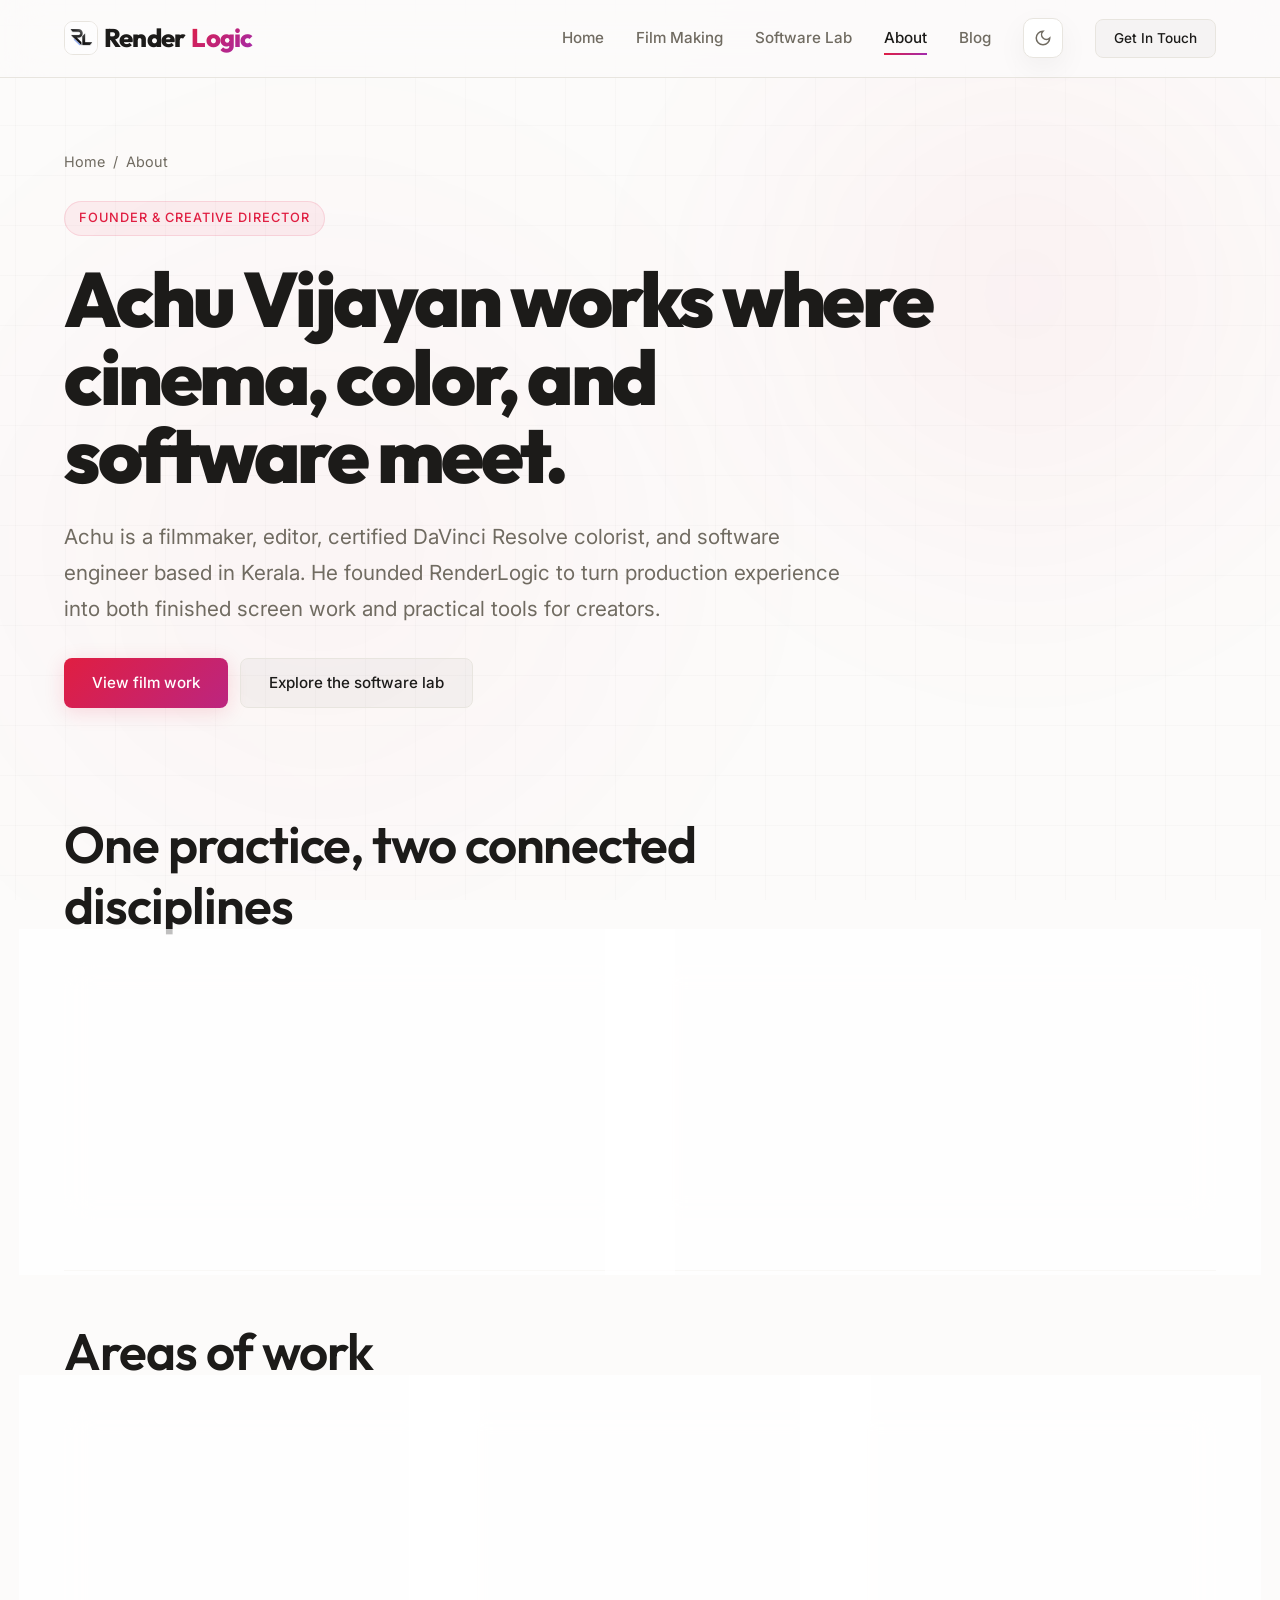
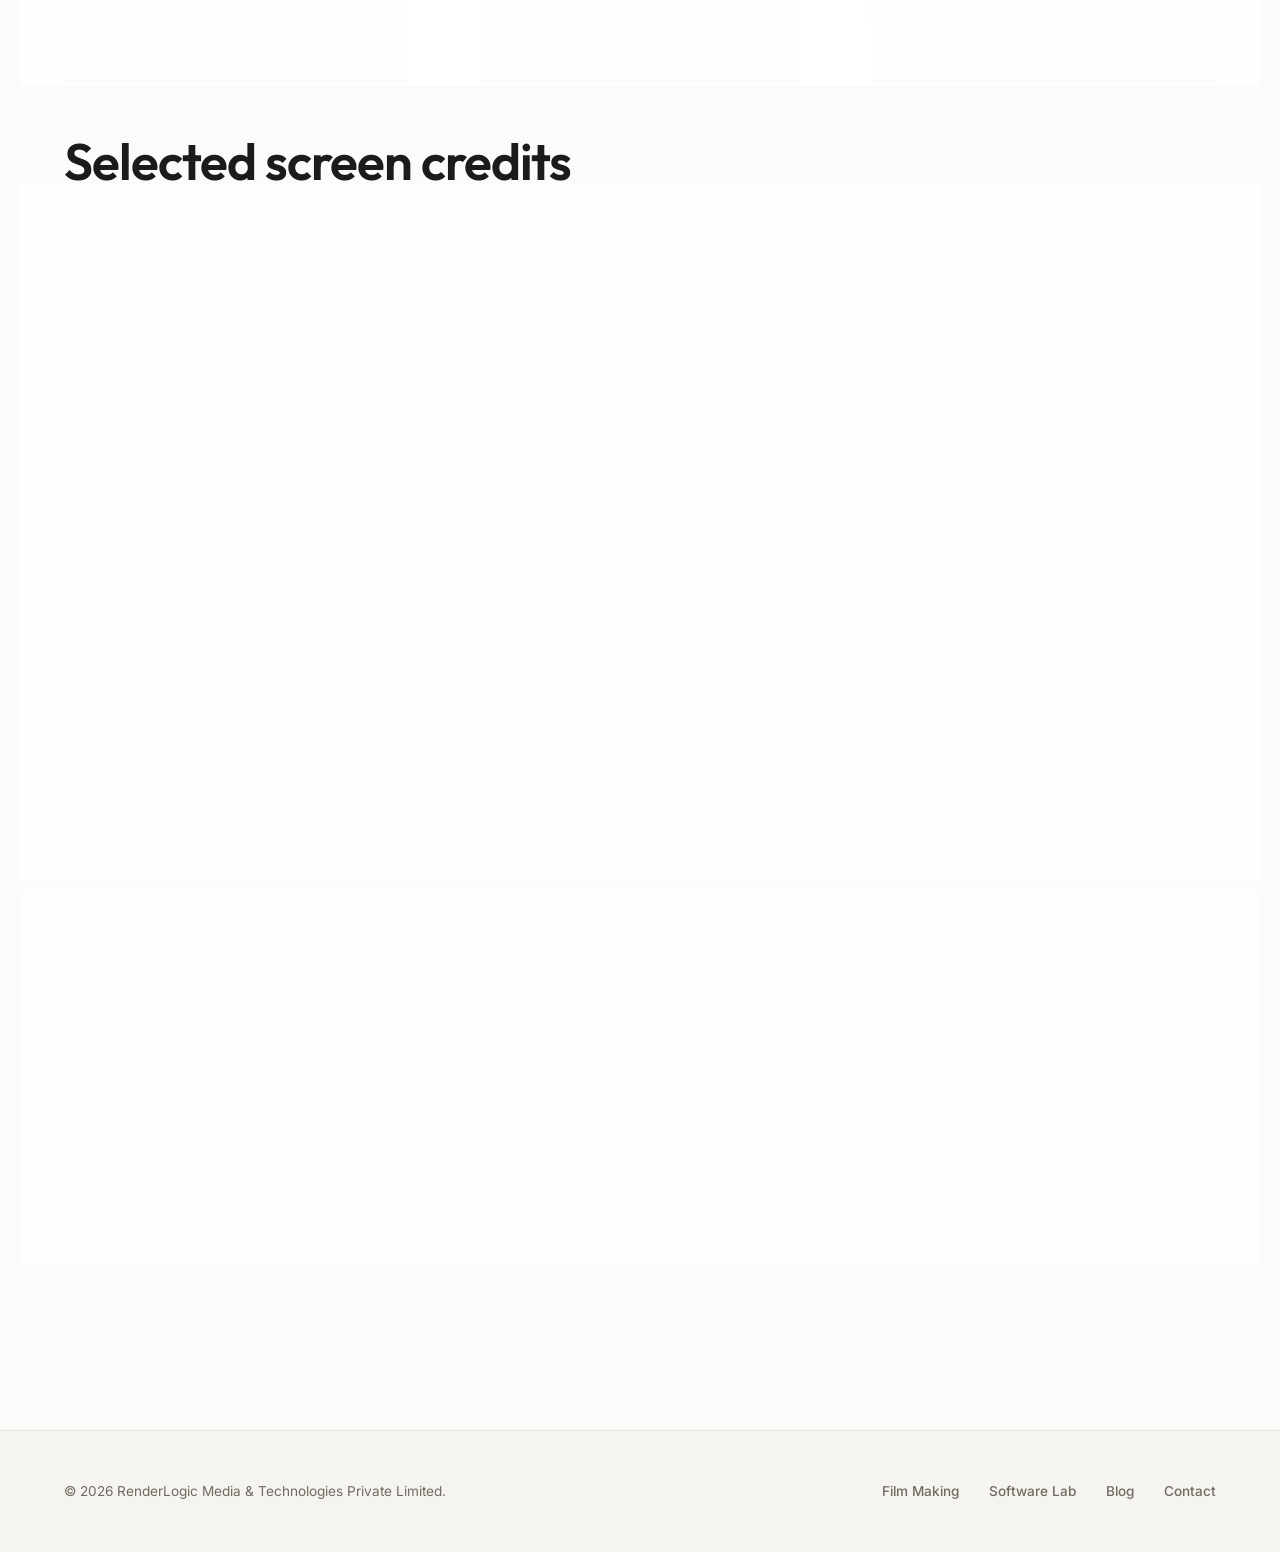
==== about/index.html @ 0efbcae6 "Update filmmaking portfolio with new titles, unified role badges, HeyLipi rebrand, and SEO pages" ====
<!DOCTYPE html>
<html lang="en-IN">
<head>
    <meta charset="UTF-8"><meta name="viewport" content="width=device-width, initial-scale=1.0">
    <title>Achu Vijayan: Filmmaker, Editor &amp; Founder | RenderLogic</title>
    <meta name="description" content="Meet Achu Vijayan, Kerala filmmaker, editor, certified DaVinci Resolve colorist, software engineer, and founder of RenderLogic.">
    <meta name="author" content="RenderLogic Media &amp; Technologies Private Limited"><meta name="robots" content="index, follow, max-image-preview:large, max-snippet:-1"><meta name="referrer" content="strict-origin-when-cross-origin">
    <link rel="canonical" href="https://www.renderlogic.in/about/"><link rel="icon" type="image/png" sizes="256x256" href="/assets/logo-day.png"><link rel="apple-touch-icon" href="/assets/logo-day.png"><meta name="theme-color" content="#fcfbfa" media="(prefers-color-scheme: light)"><meta name="theme-color" content="#0a0a0b" media="(prefers-color-scheme: dark)"><meta name="color-scheme" content="light dark">
    <meta property="og:type" content="profile"><meta property="og:site_name" content="RenderLogic"><meta property="og:locale" content="en_IN"><meta property="og:url" content="https://www.renderlogic.in/about/"><meta property="og:title" content="Achu Vijayan: Filmmaker, Editor &amp; Founder | RenderLogic"><meta property="og:description" content="Cinema, editing, color, software, and product thinking under one creative practice."><meta property="og:image" content="https://www.renderlogic.in/assets/og-banner.png"><meta property="og:image:width" content="1200"><meta property="og:image:height" content="630"><meta property="og:image:alt" content="RenderLogic — cinematic craft meets software logic"><meta name="twitter:card" content="summary_large_image"><meta name="twitter:title" content="Achu Vijayan: Filmmaker, Editor &amp; Founder"><meta name="twitter:description" content="Cinema, editing, color, software, and product thinking under one creative practice."><meta name="twitter:image" content="https://www.renderlogic.in/assets/og-banner.png"><meta name="twitter:image:alt" content="RenderLogic — cinematic craft meets software logic">
    <script async src="https://www.googletagmanager.com/gtag/js?id=G-XNH281S53R"></script><script>window.dataLayer=window.dataLayer||[];function gtag(){dataLayer.push(arguments);}gtag('js',new Date());gtag('config','G-XNH281S53R');</script>
    <script type="application/ld+json">
    {"@context":"https://schema.org","@graph":[
      {"@type":"Organization","@id":"https://www.renderlogic.in/#organization","name":"RenderLogic","legalName":"RenderLogic Media & Technologies Private Limited","url":"https://www.renderlogic.in/","logo":"https://www.renderlogic.in/assets/logo-day.png"},
      {"@type":"Person","@id":"https://www.renderlogic.in/#achuvijayan","name":"Achu Vijayan","url":"https://www.renderlogic.in/about/","jobTitle":"Filmmaker, Film Editor, Colorist and Software Engineer","worksFor":{"@id":"https://www.renderlogic.in/#organization"},"sameAs":["https://www.instagram.com/achuvijayan/","https://www.linkedin.com/in/achuvijayan/"]},
      {"@type":"ProfilePage","@id":"https://www.renderlogic.in/about/#webpage","url":"https://www.renderlogic.in/about/","name":"Achu Vijayan: Filmmaker, Editor & Founder | RenderLogic","description":"Profile of RenderLogic founder Achu Vijayan.","dateModified":"2026-08-13","inLanguage":"en-IN","isPartOf":{"@id":"https://www.renderlogic.in/#website"},"mainEntity":{"@id":"https://www.renderlogic.in/#achuvijayan"},"breadcrumb":{"@id":"https://www.renderlogic.in/about/#breadcrumb"}},
      {"@type":"BreadcrumbList","@id":"https://www.renderlogic.in/about/#breadcrumb","itemListElement":[{"@type":"ListItem","position":1,"name":"Home","item":"https://www.renderlogic.in/"},{"@type":"ListItem","position":2,"name":"About","item":"https://www.renderlogic.in/about/"}]}
    ]}</script>
    <link rel="preconnect" href="https://fonts.googleapis.com"><link rel="preconnect" href="https://fonts.gstatic.com" crossorigin><link href="https://fonts.googleapis.com/css2?family=Inter:wght@300;400;500;600;700&amp;family=Outfit:wght@400;500;600;700;800;900&amp;display=swap" rel="stylesheet"><script>try{if(localStorage.getItem('rl-theme')==='dark')document.documentElement.classList.add('dark');}catch(e){}</script><link rel="stylesheet" href="/styles.css"><link rel="stylesheet" href="/seo-pages.css">
</head>
<body>
    <a class="skip-link" href="#main-content">Skip to main content</a><div class="bg-glow-container" aria-hidden="true"><div class="glow-spot-1"></div><div class="glow-spot-2"></div></div>
    <header class="header"><div class="container nav-container"><a href="/" class="logo" aria-label="RenderLogic home"><img src="/assets/logo-day.png" alt="" width="256" height="256" class="logo-mark-img logo-mark-day"><img src="/assets/logo-night.png" alt="" width="256" height="256" class="logo-mark-img logo-mark-night"><span class="logo-render">Render</span><span class="logo-logic">Logic</span></a><button class="mobile-nav-toggle" id="menu-toggle" type="button" aria-label="Toggle navigation menu" aria-expanded="false"><span></span><span></span><span></span></button><nav class="nav" id="navigation-bar" aria-label="Primary navigation"><a href="/" class="nav-link">Home</a><a href="/film-making/" class="nav-link">Film Making</a><a href="/software-lab/" class="nav-link">Software Lab</a><a href="/about/" class="nav-link active" aria-current="page">About</a><a href="/blog/" class="nav-link">Blog</a><button class="theme-toggle" id="theme-toggle-btn" type="button" aria-label="Toggle dark mode"><svg class="icon-moon" xmlns="http://www.w3.org/2000/svg" viewBox="0 0 24 24" fill="none" stroke="currentColor" stroke-width="2"><path d="M12 3a6 6 0 0 0 9 9 9 9 0 1 1-9-9Z"/></svg><svg class="icon-sun" xmlns="http://www.w3.org/2000/svg" viewBox="0 0 24 24" fill="none" stroke="currentColor" stroke-width="2"><circle cx="12" cy="12" r="4"/><path d="M12 2v2M12 20v2M4.93 4.93l1.41 1.41M17.66 17.66l1.41 1.41M2 12h2M20 12h2M6.34 17.66l-1.41 1.41M19.07 4.93l-1.41 1.41"/></svg></button><a href="/contact/" class="btn btn-nav">Get In Touch</a></nav></div></header>
    <main class="seo-main" id="main-content"><div class="container">
        <nav class="breadcrumbs" aria-label="Breadcrumb"><a href="/">Home</a><span aria-hidden="true">/</span><span aria-current="page">About</span></nav>
        <header class="seo-hero"><span class="badge">Founder &amp; Creative Director</span><h1>Achu Vijayan works where cinema, color, and software meet.</h1><p class="seo-lede">Achu is a filmmaker, editor, certified DaVinci Resolve colorist, and software engineer based in Kerala. He founded RenderLogic to turn production experience into both finished screen work and practical tools for creators.</p><div class="seo-actions"><a href="/film-making/" class="btn btn-primary">View film work</a><a href="/software-lab/" class="btn btn-secondary">Explore the software lab</a></div></header>
        <section class="seo-section" aria-labelledby="practice-heading"><h2 id="practice-heading">One practice, two connected disciplines</h2><div class="seo-grid two"><article class="seo-card glass-card"><span class="badge">Cinema</span><h3>Story, pacing, and visual finish</h3><p>Over more than a decade in the Indian film industry, Achu has worked across editing, directing, co-production, and visual finishing. Credits represented here include <em>Vichithram</em>, <em>Charles Enterprises</em>, <em>Aattam</em>, and <em>Mukundan Unni Associates</em>.</p></article><article class="seo-card glass-card"><span class="badge badge-accent">Software</span><h3>Tools grounded in production reality</h3><p>RenderLogic's product work focuses on local AI, speech recognition, workflow utilities, and creative media systems. The goal is to make technically powerful software feel direct, fast, and useful in everyday work.</p></article></div></section>
        <section class="seo-section" aria-labelledby="skills-heading"><h2 id="skills-heading">Areas of work</h2><div class="seo-grid"><article class="seo-card glass-card"><h3>Film craft</h3><ul><li>Directing and concept development</li><li>Theatrical assembly and pacing</li><li>DaVinci Resolve color grading</li><li>VFX compositing and motion graphics</li></ul></article><article class="seo-card glass-card"><h3>AI production</h3><ul><li>Storyboard and animatic development</li><li>AI-assisted visual generation</li><li>Brand key-visual extensions</li><li>Human-led finishing and delivery</li></ul></article><article class="seo-card glass-card"><h3>Software systems</h3><ul><li>Offline inference workflows</li><li>Speech recognition interfaces</li><li>Desktop utility design</li><li>Creator-focused product direction</li></ul></article></div></section>
        <section class="seo-section" aria-labelledby="selected-credits-heading"><h2 id="selected-credits-heading">Selected screen credits</h2><div class="seo-table-wrap glass-card"><table class="seo-table"><thead><tr><th>Title</th><th>Year</th><th>Role represented in this portfolio</th></tr></thead><tbody><tr><td>House For Sale</td><td>2027</td><td>Editor, VFX (Telugu · SriDurga Productions · Shooting in progress)</td></tr><tr><td>Boom Bang</td><td>2026</td><td>VFX Works (RenderLogic)</td></tr><tr><td>Aaram</td><td>2026</td><td>VFX Works (RenderLogic)</td></tr><tr><td>Thuninthavan / Orumbettavan</td><td>2025</td><td>Editor, VFX</td></tr><tr><td>Aattam</td><td>2024</td><td>Co-producer</td></tr><tr><td>Charles Enterprises</td><td>2023</td><td>Editor, co-producer, VFX</td></tr><tr><td>Vichithram</td><td>2022</td><td>Director, editor, co-producer, VFX</td></tr><tr><td>Mukundan Unni Associates</td><td>2022</td><td>Co-producer</td></tr><tr><td>Oru Adaar Love</td><td>2019</td><td>Editor, VFX</td></tr><tr><td>Simba</td><td>2019</td><td>Editor, VFX</td></tr></tbody></table></div></section>
        <section class="seo-section"><div class="seo-callout glass-card"><h2>Connect with Achu and RenderLogic</h2><p>For film, editorial, color, AI production, or software discussions, use the project contact page or follow Achu's professional profiles.</p><div class="seo-actions"><a href="/contact/" class="btn btn-primary" data-cta="about_contact">Start a conversation</a><a href="https://www.linkedin.com/in/achuvijayan/" target="_blank" rel="me noopener" class="btn btn-secondary">LinkedIn</a><a href="https://www.instagram.com/achuvijayan/" target="_blank" rel="me noopener" class="btn btn-secondary">Instagram</a></div></div></section>
    </div></main>
    <footer class="footer"><div class="container footer-container"><p class="seo-footer-note">© 2026 RenderLogic Media &amp; Technologies Private Limited.</p><div class="footer-links"><a href="/film-making/">Film Making</a><a href="/software-lab/">Software Lab</a><a href="/blog/">Blog</a><a href="/contact/">Contact</a></div></div></footer><script src="/seo-pages.js" defer></script>
</body></html>
---- styles.css ----
/* ==========================================================================
   RenderLogic Premium SPA Stylesheet
   Theme: Cinema Meets Code (Dark Cinematic Obsidian, Cyan/Purple Neon Accents)
   ========================================================================== */

/* ==========================================================================
   Design Tokens — Parayu brand system (crimson primary, violet accent)
   Light is the default; `html.dark` swaps the same tokens for night mode.
   ========================================================================== */
:root {
    color-scheme: light;

    /* Surfaces */
    --bg-dark: #fcfbfa;                     /* Page background (Parayu off-white) */
    --bg-card: #ffffff;                     /* Card backgrounds */
    --bg-glass: rgba(255, 255, 255, 0.72);  /* Translucent glass surface */
    --bg-subtle: #f6f4f0;                   /* Muted secondary surface (footer, chips) */
    --header-bg: rgba(252, 251, 250, 0.82); /* Frosted sticky header / mobile drawer */
    --surface-1: rgba(28, 27, 25, 0.03);    /* Faint fills (tracks, inset panels) */
    --surface-2: rgba(28, 27, 25, 0.06);    /* Slightly stronger fills / hovers */
    --border-color: #e8e5df;                /* Subtle border (Parayu) */
    --border-hover: rgba(224, 30, 65, 0.35);/* Crimson accent hover border */
    --glass-highlight: rgba(255, 255, 255, 0.6); /* Top edge sheen on glass cards */

    /* Brand */
    --primary: #e01e41;        /* Crimson — the Parayu brand color */
    --primary-strong: #c81a39; /* Pressed / deeper crimson */
    --secondary: #a02bb0;      /* Violet-magenta — gradient end & software accent */
    --accent: #0d9488;         /* Teal — tertiary accent */
    --text-main: #1c1b19;      /* Warm charcoal */
    --text-muted: #706b61;     /* Muted body (Parayu) */
    --text-dark: #9a938a;      /* Faint / placeholder */
    --text-color: var(--text-main); /* Alias — legacy inline styles reference --text-color; tracks html.dark */

    /* Gradients */
    --gradient-brand: linear-gradient(135deg, var(--primary) 0%, var(--secondary) 100%);
    --gradient-brand-hover: linear-gradient(135deg, var(--secondary) 0%, var(--primary) 100%);
    --gradient-glow: radial-gradient(circle, rgba(224, 30, 65, 0.06) 0%, transparent 65%);
    --gradient-glass: linear-gradient(135deg, rgba(255, 255, 255, 0.8) 0%, rgba(255, 255, 255, 0.5) 100%);

    /* Shadows */
    --shadow-card: 0 10px 30px rgba(28, 27, 25, 0.05);
    --shadow-lift: 0 20px 40px rgba(28, 27, 25, 0.08);
    --shadow-glow: 0 20px 40px rgba(224, 30, 65, 0.10);
    --glass-inset: inset 0 1px 0 rgba(255, 255, 255, 0.5);
    --grid-line: rgba(28, 27, 25, 0.02);

    /* Layout Constants */
    --max-width: 1200px;
    --font-heading: 'Outfit', sans-serif;
    --font-body: 'Inter', sans-serif;
    --font-mono: ui-monospace, 'SF Mono', 'Cascadia Code', 'Roboto Mono', monospace;
    --transition-smooth: all 0.4s cubic-bezier(0.16, 1, 0.3, 1);
    --transition-theme: background-color 0.3s ease, color 0.3s ease, border-color 0.3s ease;
}

html.dark {
    color-scheme: dark;

    /* Surfaces */
    --bg-dark: #0a0a0b;                     /* Near-black page (matches Parayu dark) */
    --bg-card: #141416;                     /* Elevated card */
    --bg-glass: rgba(255, 255, 255, 0.03);  /* Frosted dark glass */
    --bg-subtle: #101012;                   /* Muted secondary surface */
    --header-bg: rgba(10, 10, 11, 0.82);
    --surface-1: rgba(255, 255, 255, 0.04);
    --surface-2: rgba(255, 255, 255, 0.07);
    --border-color: rgba(255, 255, 255, 0.09);
    --border-hover: rgba(244, 63, 94, 0.45);
    --glass-highlight: rgba(255, 255, 255, 0.06);

    /* Brand — same crimson identity, brightened for contrast on near-black */
    --primary: #f43f5e;
    --primary-strong: #fb7185;
    --secondary: #c084fc;
    --accent: #2dd4bf;
    --text-main: #f4f4f5;
    --text-muted: #a1a1aa;
    --text-dark: #71717a;

    /* Gradients */
    --gradient-glow: radial-gradient(circle, rgba(244, 63, 94, 0.12) 0%, transparent 65%);
    --gradient-glass: linear-gradient(135deg, rgba(255, 255, 255, 0.04) 0%, rgba(255, 255, 255, 0.01) 100%);

    /* Shadows */
    --shadow-card: 0 10px 30px rgba(0, 0, 0, 0.5);
    --shadow-lift: 0 24px 48px rgba(0, 0, 0, 0.6);
    --shadow-glow: 0 20px 40px rgba(244, 63, 94, 0.14);
    --glass-inset: inset 0 1px 0 rgba(255, 255, 255, 0.05);
    --grid-line: rgba(255, 255, 255, 0.02);
}

/* Base Styles & Reset */
* {
    margin: 0;
    padding: 0;
    box-sizing: border-box;
}

html {
    scroll-behavior: smooth;
    background-color: var(--bg-dark);
    color: var(--text-main);
    font-family: var(--font-body);
    font-size: 16px;
    line-height: 1.6;
    transition: var(--transition-theme);
}

body {
    overflow-x: hidden;
    position: relative;
}

/* Background Grid Overlay */
body::before {
    content: "";
    position: fixed;
    top: 0;
    left: 0;
    width: 100vw;
    height: 100vh;
    background-image: 
        linear-gradient(var(--grid-line) 1px, transparent 1px),
        linear-gradient(90deg, var(--grid-line) 1px, transparent 1px);
    background-size: 50px 50px;
    background-position: center;
    pointer-events: none;
    z-index: -2;
}

/* Background Glow Spots */
.bg-glow-container {
    position: fixed;
    top: 0;
    left: 0;
    width: 100%;
    height: 100%;
    pointer-events: none;
    z-index: -1;
    overflow: hidden;
}

.glow-spot-1 {
    position: absolute;
    top: -10%;
    right: -10%;
    width: 60vw;
    height: 60vw;
    background: radial-gradient(circle, rgba(224, 30, 65, 0.05) 0%, transparent 70%);
    filter: blur(80px);
    will-change: transform;
}

.glow-spot-2 {
    position: absolute;
    bottom: -10%;
    left: -10%;
    width: 70vw;
    height: 70vw;
    background: radial-gradient(circle, rgba(224, 30, 65, 0.04) 0%, transparent 70%);
    filter: blur(100px);
    will-change: transform;
}

/* Typography & Giant Headers */
h1, h2, h3, h4 {
    font-family: var(--font-heading);
    font-weight: 600;
    letter-spacing: -0.02em;
    line-height: 1.2;
}

.font-giant {
    font-size: 5.2rem;
    font-weight: 900;
    letter-spacing: -0.04em;
    line-height: 1.05;
}

a {
    color: inherit;
    text-decoration: none;
    transition: var(--transition-smooth);
}

/* Utilities & Glassmorphism */
.container {
    width: 90%;
    max-width: var(--max-width);
    margin: 0 auto;
}

.text-center {
    text-align: center;
}

.gradient-text {
    background: var(--gradient-brand);
    -webkit-background-clip: text;
    -webkit-text-fill-color: transparent;
    display: inline-block;
}

.glass-card {
    background: var(--bg-glass);
    border: 1px solid var(--border-color);
    border-top: 1px solid var(--glass-highlight);
    box-shadow: var(--shadow-card), inset 0 1px 0 var(--glass-highlight);
    backdrop-filter: blur(14px);
    -webkit-backdrop-filter: blur(14px);
    border-radius: 16px;
    transition: var(--transition-smooth);
}

/* Theme Toggle Button (sun/moon) */
.theme-toggle {
    width: 40px;
    height: 40px;
    display: inline-flex;
    align-items: center;
    justify-content: center;
    flex-shrink: 0;
    border-radius: 10px;
    background: var(--bg-card);
    border: 1px solid var(--border-color);
    color: var(--text-muted);
    cursor: pointer;
    box-shadow: var(--shadow-card);
    transition: var(--transition-smooth);
}

.theme-toggle:hover {
    color: var(--primary);
    border-color: var(--border-hover);
    transform: translateY(-1px);
}

.theme-toggle svg {
    width: 18px;
    height: 18px;
}

/* Show sun in dark mode, moon in light mode */
.theme-toggle .icon-sun { display: none; }
.theme-toggle .icon-moon { display: block; }
html.dark .theme-toggle .icon-sun { display: block; }
html.dark .theme-toggle .icon-moon { display: none; }

.badge {
    display: inline-flex;
    align-items: center;
    padding: 6px 14px;
    background: rgba(224, 30, 65, 0.06);
    border: 1px solid rgba(224, 30, 65, 0.12);
    border-radius: 100px;
    color: var(--primary);
    font-size: 0.8rem;
    font-weight: 500;
    letter-spacing: 0.08em;
    text-transform: uppercase;
    margin-bottom: 24px;
}

.badge-accent {
    background: rgba(13, 148, 136, 0.06);
    border: 1px solid rgba(13, 148, 136, 0.12);
    color: var(--accent);
}

/* Buttons */
.btn {
    display: inline-flex;
    align-items: center;
    justify-content: center;
    padding: 12px 28px;
    border-radius: 8px;
    font-size: 0.95rem;
    font-weight: 500;
    cursor: pointer;
    position: relative;
    overflow: hidden;
    transition: var(--transition-smooth);
}

.btn-primary {
    background: var(--gradient-brand);
    background-size: 200% auto;
    color: white;
    border: none;
    box-shadow: 0 4px 20px rgba(224, 30, 65, 0.15);
}

.btn-primary:hover {
    background-position: right center;
    box-shadow: 0 8px 25px rgba(224, 30, 65, 0.25);
    transform: translateY(-2px);
}

.btn-secondary {
    background: var(--surface-1);
    border: 1px solid var(--border-color);
    color: var(--text-main);
}

.btn-secondary:hover {
    background: var(--surface-2);
    border-color: var(--surface-2);
    transform: translateY(-2px);
}

.btn-nav {
    padding: 8px 18px;
    background: var(--surface-1);
    border: 1px solid var(--border-color);
    font-size: 0.85rem;
}

.btn-nav:hover {
    background: var(--text-main);
    color: var(--bg-dark);
    border-color: var(--text-main);
}

.btn-sm {
    padding: 8px 20px;
    font-size: 0.85rem;
}

/* Header & Nav */
.header {
    position: fixed;
    top: 0;
    left: 0;
    width: 100%;
    z-index: 100;
    padding: 18px 0;
    background: var(--header-bg);
    backdrop-filter: blur(20px);
    -webkit-backdrop-filter: blur(20px);
    border-bottom: 1px solid var(--border-color);
    transition: var(--transition-smooth);
}

.nav-container {
    display: flex;
    justify-content: space-between;
    align-items: center;
}

.logo {
    font-size: 1.6rem;
    font-weight: 800;
    font-family: var(--font-heading);
    letter-spacing: -0.03em;
    display: flex;
    align-items: center;
    gap: 6px;
}

.logo-mark-img {
    display: block;
    height: 34px;
    width: 34px;
    object-fit: cover;
    border-radius: 9px;
    border: 1px solid var(--border-color);
}

/* Theme-specific logo marks: Day art in light, Night art in dark */
.logo-mark-night { display: none; }
html.dark .logo-mark-day { display: none; }
html.dark .logo-mark-night { display: block; }

.logo-render {
    color: var(--text-main);
}

.logo-logic {
    background: var(--gradient-brand);
    -webkit-background-clip: text;
    -webkit-text-fill-color: transparent;
}

.nav {
    display: flex;
    align-items: center;
    gap: 32px;
}

.nav-link {
    appearance: none;
    border: 0;
    background: transparent;
    font: inherit;
    font-size: 0.95rem;
    color: var(--text-muted);
    font-weight: 500;
    position: relative;
    padding: 4px 0;
    cursor: pointer;
}

.nav-link:hover, .nav-link:focus-visible, .nav-link.active {
    color: var(--text-main);
}

.nav-link::after {
    content: "";
    position: absolute;
    bottom: 0;
    left: 0;
    width: 0;
    height: 2px;
    background: var(--gradient-brand);
    transition: var(--transition-smooth);
}

.nav-link.active::after, .nav-link:hover::after, .nav-link:focus-visible::after {
    width: 100%;
}

/* Resources Dropdown menu */
.nav-dropdown {
    position: relative;
    display: inline-block;
}

.arrow-icon {
    font-size: 0.6rem;
    vertical-align: middle;
    margin-left: 2px;
    display: inline-block;
    transition: transform 0.3s ease;
}

.nav-dropdown:hover .arrow-icon,
.nav-dropdown:focus-within .arrow-icon,
.nav-dropdown.active .arrow-icon {
    transform: rotate(180deg);
}

.dropdown-menu {
    display: block;
    visibility: hidden;
    opacity: 0;
    position: absolute;
    top: 100%;
    left: 50%;
    transform: translateX(-50%) translateY(15px);
    width: 300px;
    background: var(--bg-card);
    border: 1px solid var(--border-color);
    border-radius: 12px;
    padding: 12px;
    box-shadow: 0 10px 30px var(--surface-2), inset 0 1px 0 var(--glass-highlight);
    z-index: 120;
    pointer-events: none;
    transition: all 0.3s cubic-bezier(0.16, 1, 0.3, 1);
}

.nav-dropdown:hover .dropdown-menu,
.nav-dropdown:focus-within .dropdown-menu,
.nav-dropdown.active .dropdown-menu {
    visibility: visible;
    opacity: 1;
    transform: translateX(-50%) translateY(5px);
    pointer-events: auto;
}

.dropdown-item {
    display: block;
    padding: 10px 14px;
    border-radius: 8px;
    transition: var(--transition-smooth);
    margin-bottom: 2px;
    text-align: left;
}

.dropdown-item:last-child {
    margin-bottom: 0;
}

.dropdown-item:hover {
    background: var(--surface-1);
}

.dropdown-item h5 {
    font-size: 0.88rem;
    font-weight: 600;
    color: var(--text-main);
    margin-bottom: 2px;
}

.dropdown-item p {
    font-size: 0.75rem;
    color: var(--text-muted);
    line-height: 1.35;
}

/* Mobile Nav Toggle */
.mobile-nav-toggle {
    display: none;
    background: none;
    border: none;
    cursor: pointer;
    padding: 4px;
    z-index: 110;
}

.mobile-nav-toggle span {
    display: block;
    width: 22px;
    height: 2px;
    background: var(--text-main);
    margin: 5px 0;
    transition: var(--transition-smooth);
}

/* Tab display management logic */
.main-content-area {
    padding-top: 100px;
    min-height: 80vh;
}

.tab-content {
    display: none;
    opacity: 0;
    transform: translateY(12px);
    padding: 60px 0 100px 0;
}

.tab-content.active {
    display: block;
    opacity: 1;
    transform: translateY(0);
    animation: tabSlideUp 0.6s cubic-bezier(0.16, 1, 0.3, 1) forwards;
}

@keyframes tabSlideUp {
    0% { opacity: 0; transform: translateY(16px); }
    100% { opacity: 1; transform: translateY(0); }
}

/* General Section Headings in Tabs */
.section-title {
    font-size: 2.6rem;
    font-weight: 800;
    margin-bottom: 16px;
    letter-spacing: -0.02em;
}

.section-subtitle {
    font-size: 1.1rem;
    color: var(--text-muted);
    max-width: 620px;
    margin: 0 auto 50px auto;
}

.section-desc {
    font-size: 1.15rem;
    color: var(--text-muted);
    margin-bottom: 30px;
    line-height: 1.75;
}

/* ==========================================
   TAB 1: CREATIVE STUDIO (Filmmaking)
   ========================================== */
.cinematic-hero {
    text-align: center;
    max-width: 900px;
    margin: 40px auto 70px auto;
}

.cinematic-hero .hero-title {
    margin-bottom: 24px;
}

.cinematic-hero .hero-subtitle {
    font-size: 1.3rem;
    color: var(--text-muted);
    line-height: 1.7;
}

/* Visual timeline mockup adjustments */
.visual-panel-wrapper {
    max-width: 800px;
    margin: 0 auto 100px auto;
    perspective: 1200px;
}

.visual-card {
    border: 1px solid var(--border-color);
    box-shadow: 0 30px 60px rgba(0, 0, 0, 0.20), inset 0 1px 0 var(--surface-2);
    transform: rotateX(8deg) rotateY(-8deg) rotateZ(2deg);
    transition: all 0.8s cubic-bezier(0.16, 1, 0.3, 1);
    transform-style: preserve-3d;
}

.visual-card:hover {
    transform: rotateX(2deg) rotateY(-2deg) rotateZ(0deg) translateY(-5px);
    border-color: var(--border-hover);
    box-shadow: 0 30px 60px rgba(224, 30, 65, 0.08), inset 0 1px 0 var(--surface-2);
}

.visual-header {
    background: var(--surface-1);
    padding: 14px 20px;
    border-bottom: 1px solid var(--border-color);
    display: flex;
    align-items: center;
    gap: 8px;
}

.dot {
    width: 8px;
    height: 8px;
    border-radius: 50%;
}

.dot.red { background: #ff5f56; }
.dot.yellow { background: #ffbd2e; }
.dot.green { background: #27c93f; }

.card-title {
    font-size: 0.75rem;
    color: var(--text-muted);
    margin-left: auto;
    font-family: monospace;
    letter-spacing: 0.05em;
}

.visual-body {
    padding: 24px;
    position: relative;
}

/* Timeline Playhead Laser Scanner */
.timeline-playhead-line {
    position: absolute;
    top: 0;
    bottom: 0;
    width: 2px;
    background: var(--primary);
    box-shadow: 0 0 12px var(--primary);
    left: 20%;
    z-index: 5;
    pointer-events: none;
    transition: left 0.1s linear;
}

/* NLE Timeline Ruler styles */
.timeline-ruler {
    display: flex;
    justify-content: space-between;
    border-bottom: 1px solid var(--border-color);
    padding-bottom: 8px;
    margin-bottom: 16px;
    font-family: monospace;
    font-size: 0.7rem;
    color: var(--text-muted);
    user-select: none;
}

.ruler-tick {
    position: relative;
}

.ruler-tick::after {
    content: "";
    position: absolute;
    bottom: -8px;
    left: 50%;
    transform: translateX(-50%);
    width: 1px;
    height: 4px;
    background: var(--text-dark);
}

.timeline-row {
    display: flex;
    align-items: center;
    gap: 12px;
    margin-bottom: 14px;
    position: relative;
}

.timeline-row .label {
    width: 75px;
    font-size: 0.7rem;
    color: var(--text-muted);
    font-weight: 600;
    text-transform: uppercase;
    letter-spacing: 0.05em;
}

.clip {
    padding: 8px 14px;
    border-radius: 6px;
    font-size: 0.75rem;
    color: white;
    font-weight: 500;
    overflow: hidden;
    white-space: nowrap;
    text-overflow: ellipsis;
    cursor: pointer;
    transition: var(--transition-smooth);
    user-select: none;
}

.clip:hover {
    transform: scale(1.03);
    filter: brightness(1.2);
}

.c-blue { background: rgba(224, 30, 65, 0.15); border: 1px solid var(--primary); }
.c-purple { background: rgba(224, 30, 65, 0.15); border: 1px solid var(--secondary); }
.c-green { background: rgba(16, 185, 129, 0.15); border: 1px solid var(--accent); }
.c-teal { background: rgba(20, 184, 166, 0.15); border: 1px solid #14b8a6; }

/* NLE controls styling */
.timeline-controls-row {
    margin-top: 24px;
    padding-top: 20px;
    border-top: 1px solid var(--border-color);
    display: flex;
    align-items: center;
    justify-content: space-between;
    gap: 15px;
}

.timeline-asset-info {
    font-size: 0.8rem;
    font-family: monospace;
    color: var(--text-muted);
    max-width: 42%;
    overflow: hidden;
    text-overflow: ellipsis;
    white-space: nowrap;
}

.timeline-transport {
    display: flex;
    align-items: center;
    gap: 8px;
}

.transport-btn {
    background: var(--surface-1);
    border: 1px solid var(--border-color);
    border-radius: 4px;
    width: 28px;
    height: 28px;
    display: flex;
    align-items: center;
    justify-content: center;
    color: var(--text-muted);
    cursor: pointer;
    transition: var(--transition-smooth);
}

.transport-btn:hover {
    background: var(--surface-2);
    color: var(--text-main);
    border-color: var(--surface-2);
}

.transport-btn.play-active {
    background: var(--gradient-brand);
    color: white;
    border: none;
    box-shadow: 0 0 10px rgba(224, 30, 65, 0.2);
}

.audio-db-meter {
    display: flex;
    align-items: center;
    gap: 8px;
    width: 35%;
}

.db-label {
    font-size: 0.65rem;
    font-family: monospace;
    color: var(--text-muted);
    font-weight: 600;
}

.meter-bar {
    flex: 1;
    height: 6px;
    background: var(--surface-2);
    border-radius: 2px;
    overflow: hidden;
    position: relative;
}

.meter-fill {
    height: 100%;
    background: linear-gradient(90deg, #10b981 70%, #f59e0b 85%, #ef4444 100%);
    border-radius: 2px;
    transition: width 0.15s ease-in-out;
}

/* Portfolio grid for projects */
.portfolio-section {
    padding-top: 50px;
}

.portfolio-grid {
    display: grid;
    grid-template-columns: repeat(2, 1fr);
    gap: 30px;
    margin-top: 50px;
}

.portfolio-card {
    overflow: hidden;
    display: flex;
    flex-direction: column;
}

.portfolio-card:hover {
    transform: translateY(-5px);
    border-color: var(--border-hover);
    box-shadow: 0 15px 30px var(--surface-2);
}

.portfolio-thumbnail {
    height: 250px;
    background: #0d0c0b;
    position: relative;
    border-bottom: 1px solid var(--border-color);
    overflow: hidden;
    display: flex;
    align-items: center;
    justify-content: center;
}

.thumbnail-blur-bg {
    position: absolute;
    top: 0;
    left: 0;
    width: 100%;
    height: 100%;
    background-size: cover;
    background-position: center;
    background-repeat: no-repeat;
    filter: blur(16px) brightness(0.35);
    transform: scale(1.15);
    z-index: 1;
    opacity: 0.9;
}

.thumbnail-poster-img {
    height: 100%;
    width: auto;
    max-width: 100%;
    object-fit: contain;
    position: relative;
    z-index: 2;
    box-shadow: 0 0 25px rgba(0, 0, 0, 0.6);
    transition: transform 0.4s cubic-bezier(0.16, 1, 0.3, 1);
}

.portfolio-card:hover .thumbnail-poster-img {
    transform: scale(1.04);
}

.thumbnail-cover-img {
    width: 100%;
    height: 100%;
    object-fit: cover;
    transition: transform 0.4s cubic-bezier(0.16, 1, 0.3, 1);
}

.portfolio-card:hover .thumbnail-cover-img {
    transform: scale(1.04);
}

.portfolio-badge {
    position: absolute;
    top: 15px;
    right: 15px;
    background: rgba(224, 30, 65, 0.06);
    border: 1px solid rgba(224, 30, 65, 0.15);
    padding: 5px 12px;
    font-size: 0.7rem;
    font-weight: 600;
    border-radius: 100px;
    text-transform: uppercase;
    color: var(--primary);
    letter-spacing: 0.05em;
}

.portfolio-info {
    padding: 24px;
    flex: 1;
}

.portfolio-info h3 {
    font-size: 1.5rem;
    margin-bottom: 6px;
    letter-spacing: -0.01em;
}

.portfolio-role {
    color: var(--primary);
    font-size: 0.85rem;
    font-weight: 600;
    margin-bottom: 14px;
    text-transform: uppercase;
    letter-spacing: 0.08em;
}

.portfolio-badges-row {
    display: flex;
    flex-wrap: wrap;
    align-items: center;
    gap: 6px;
    margin-bottom: 14px;
}

.portfolio-desc {
    color: var(--text-muted);
    font-size: 0.95rem;
    line-height: 1.7;
}

/* Services section inside Creative Studio */
.services-wrapper {
    padding-top: 100px;
}

.services-grid {
    display: grid;
    grid-template-columns: repeat(3, 1fr);
    gap: 30px;
    margin-top: 50px;
}

.service-card {
    padding: 50px 36px;
    transition: var(--transition-smooth);
}

.service-card:hover {
    transform: translateY(-8px);
    border-color: var(--border-hover);
    box-shadow: 0 20px 40px rgba(224, 30, 65, 0.02);
}

.service-icon {
    font-size: 2.2rem;
    margin-bottom: 24px;
}

.service-card h3 {
    font-size: 1.35rem;
    margin-bottom: 14px;
}

.service-card p {
    color: var(--text-muted);
    font-size: 0.95rem;
    line-height: 1.7;
}

/* ==========================================
   TAB 2: SOFTWARE LAB (Products)
   ========================================== */
.software-hero {
    max-width: 860px;
    margin: 0 auto;
}

.software-pill-metrics {
    display: flex;
    flex-wrap: wrap;
    justify-content: center;
    gap: 12px;
    margin-top: 24px;
}

.software-pill {
    display: inline-flex;
    align-items: center;
    gap: 8px;
    padding: 7px 16px;
    font-size: 0.82rem;
    font-weight: 600;
    font-family: var(--font-mono), monospace;
    color: var(--text-muted);
    background: var(--surface-1);
    border: 1px solid var(--border-color);
    border-radius: 999px;
    box-shadow: 0 2px 6px rgba(0, 0, 0, 0.02);
}

.software-pill span {
    font-size: 1rem;
}

/* Flagship Lipi Feature Card */
.lipi-flagship-card {
    margin-top: 55px;
    margin-bottom: 70px;
    padding: 44px;
    border-radius: 24px;
    border: 1px solid var(--border-color);
    background: var(--bg-card);
    box-shadow: 0 20px 60px rgba(0, 0, 0, 0.06);
    position: relative;
    overflow: hidden;
}

.lipi-card-header {
    display: grid;
    grid-template-columns: 1.25fr 0.75fr;
    gap: 40px;
    align-items: center;
    margin-bottom: 36px;
}

.lipi-tag {
    display: inline-block;
    padding: 4px 10px;
    border-radius: 6px;
    background: rgba(224, 30, 65, 0.08);
    color: var(--primary);
    font-size: 0.75rem;
    font-weight: 700;
    font-family: var(--font-mono), monospace;
    text-transform: uppercase;
    letter-spacing: 0.06em;
    margin-bottom: 12px;
}

.lipi-title {
    font-size: 2.1rem;
    font-weight: 800;
    color: var(--text-main);
    line-height: 1.2;
    margin-bottom: 8px;
}

.lipi-tagline {
    font-size: 1.15rem;
    font-weight: 600;
    color: var(--primary);
    margin-bottom: 12px;
}

.lipi-desc {
    font-size: 0.95rem;
    color: var(--text-muted);
    line-height: 1.65;
}

.lipi-cta-actions {
    display: flex;
    flex-direction: column;
    align-items: flex-start;
    gap: 14px;
    padding-left: 20px;
    border-left: 1px solid var(--border-color);
}

.lipi-site-link {
    font-size: 0.88rem;
    font-weight: 600;
    color: var(--text-muted);
    transition: color 0.2s ease;
    text-decoration: underline;
}

.lipi-site-link:hover {
    color: var(--primary);
}

/* Primary macOS Window Showcase (Single Live App Screenshot) */
.lipi-window-showcase {
    width: 100%;
    margin-top: 28px;
    border-radius: 16px;
    overflow: hidden;
    border: 1px solid var(--border-color);
    box-shadow: 0 25px 70px rgba(0, 0, 0, 0.08), 0 4px 16px rgba(0, 0, 0, 0.03);
    background: #ffffff;
}

html.dark .lipi-window-showcase {
    border-color: rgba(255, 255, 255, 0.12);
    box-shadow: 0 30px 80px rgba(0, 0, 0, 0.5);
}

.lipi-live-screenshot {
    width: 100%;
    height: auto;
    display: block;
}

/* 6-Card Feature Pillars Grid */
.software-features-section {
    margin-top: 80px;
}

.software-feature-grid {
    display: grid;
    grid-template-columns: repeat(3, 1fr);
    gap: 24px;
}

.feature-card {
    padding: 28px;
    border-radius: 16px;
    border: 1px solid var(--border-color);
    background: var(--bg-card);
    transition: transform 0.25s ease, border-color 0.25s ease, box-shadow 0.25s ease;
}

.feature-card:hover {
    transform: translateY(-3px);
    border-color: rgba(224, 30, 65, 0.3);
    box-shadow: 0 12px 30px rgba(0, 0, 0, 0.05);
}

.feature-icon-badge {
    font-size: 1.8rem;
    margin-bottom: 16px;
    display: inline-block;
}

.feature-card h4 {
    font-size: 1.15rem;
    font-weight: 700;
    color: var(--text-main);
    margin-bottom: 10px;
}

.feature-card p {
    font-size: 0.88rem;
    color: var(--text-muted);
    line-height: 1.6;
}


/* Comparison Table */
.comparison-table {
    width: 100%;
    border-collapse: collapse;
    font-size: 0.92rem;
}

.comparison-table th,
.comparison-table td {
    padding: 16px 20px;
    text-align: left;
    border-bottom: 1px solid var(--border-color);
}

.comparison-table th {
    font-size: 0.8rem;
    font-family: var(--font-mono), monospace;
    text-transform: uppercase;
    letter-spacing: 0.08em;
    color: var(--text-muted);
    background: var(--surface-1);
}

.comparison-table .highlight-column {
    background: rgba(224, 30, 65, 0.03);
    border-left: 1px solid rgba(224, 30, 65, 0.15);
    border-right: 1px solid rgba(224, 30, 65, 0.15);
    font-weight: 600;
}

/* Responsive adjustments */
@media (max-width: 992px) {
    .lipi-card-header {
        grid-template-columns: 1fr;
        gap: 24px;
    }
    .lipi-cta-actions {
        padding-left: 0;
        border-left: none;
        flex-direction: row;
        flex-wrap: wrap;
    }
    .software-feature-grid {
        grid-template-columns: repeat(2, 1fr);
    }
    }
}

@media (max-width: 640px) {
    .software-feature-grid {
        grid-template-columns: 1fr;
    }
    .lipi-flagship-card {
        padding: 24px;
    }
    .lipi-title {
        font-size: 1.6rem;
    }
    .lipi-window-showcase {
        margin-top: 16px;
        border-radius: 12px;
    }
}

.mockup-frame {
    background: var(--bg-card);
    border: 1px solid var(--border-color);
    box-shadow: 0 15px 35px var(--surface-2);
    border-radius: 12px;
    overflow: hidden;
}

.mockup-header {
    background: var(--surface-1);
    padding: 12px 18px;
    border-bottom: 1px solid var(--border-color);
    display: flex;
    gap: 8px;
    align-items: center;
}

.mockup-dot {
    width: 8px;
    height: 8px;
    border-radius: 50%;
}

.mockup-dot.close { background: #ff5f56; }
.mockup-dot.minimize { background: #ffbd2e; }
.mockup-dot.maximize { background: #27c93f; }

.mockup-url {
    font-size: 0.7rem;
    color: var(--text-muted);
    margin-left: 12px;
    font-family: monospace;
    letter-spacing: 0.05em;
    background: var(--surface-1);
    padding: 4px 10px;
    border-radius: 4px;
}

.mockup-content {
    padding: 44px 30px;
    text-align: center;
}

/* Flagship Parayu Waveform logo */
.app-logo-container {
    display: flex;
    justify-content: center;
    margin-bottom: 20px;
}

.app-custom-logo {
    width: 70px;
    height: 70px;
    border-radius: 20px;
    box-shadow: 0 0 25px rgba(224, 30, 65, 0.2);
    animation: logo-glow 3s infinite alternate ease-in-out;
    object-fit: contain;
}

@keyframes logo-glow {
    0% { box-shadow: 0 0 15px rgba(224, 30, 65, 0.15); }
    100% { box-shadow: 0 0 35px rgba(224, 30, 65, 0.3); transform: translateY(-3px); }
}

.app-tag {
    font-size: 0.8rem;
    color: var(--primary);
    text-transform: uppercase;
    letter-spacing: 0.08em;
    font-weight: 600;
    margin-bottom: 24px;
}

/* Whisper voice visualizer waveforms */
.wave-animation {
    display: flex;
    justify-content: center;
    align-items: center;
    gap: 6px;
    height: 48px;
    margin-bottom: 28px;
}

.wave-bar {
    width: 4px;
    background: var(--gradient-brand);
    border-radius: 100px;
    animation: bounce 1.2s infinite ease-in-out;
    transform-origin: center;
}

.wave-bar:nth-child(1) { height: 18px; animation-delay: 0.1s; }
.wave-bar:nth-child(2) { height: 42px; animation-delay: 0.3s; }
.wave-bar:nth-child(3) { height: 24px; animation-delay: 0.5s; }
.wave-bar:nth-child(4) { height: 46px; animation-delay: 0.2s; }
.wave-bar:nth-child(5) { height: 12px; animation-delay: 0.4s; }

@keyframes bounce {
    0%, 100% { transform: scaleY(0.3); }
    50% { transform: scaleY(1.1); }
}

.app-transcription {
    font-family: monospace;
    font-size: 0.85rem;
    color: var(--text-main);
    background: var(--surface-1);
    padding: 14px;
    border-radius: 8px;
    border: 1px dashed var(--border-color);
    min-height: 55px;
    display: flex;
    align-items: center;
    justify-content: center;
    max-width: 320px;
    margin: 0 auto;
    line-height: 1.4;
}

/* Feature bullets layout */
.feature-bullets-grid {
    display: grid;
    grid-template-columns: 1fr;
    gap: 16px;
    margin: 30px 0;
}

.bullet-card {
    padding: 20px 24px;
}

.bullet-card h4 {
    font-size: 1.05rem;
    margin-bottom: 6px;
    letter-spacing: -0.01em;
}

.bullet-card p {
    color: var(--text-muted);
    font-size: 0.9rem;
}

.action-buttons-group {
    display: flex;
    gap: 16px;
}

/* Roadmaps */
.roadmap-section {
    padding-top: 50px;
    border-top: 1px solid var(--border-color);
}

.roadmap-grid {
    display: grid;
    grid-template-columns: repeat(2, 1fr);
    gap: 30px;
    margin-top: 50px;
}

.roadmap-card {
    padding: 36px;
    display: flex;
    flex-direction: column;
    justify-content: space-between;
}

.roadmap-tag {
    display: inline-block;
    font-size: 0.75rem;
    font-weight: 600;
    text-transform: uppercase;
    color: var(--primary);
    letter-spacing: 0.08em;
    margin-bottom: 12px;
}

.roadmap-card h4 {
    font-size: 1.3rem;
    margin-bottom: 10px;
}

.roadmap-card p {
    color: var(--text-muted);
    font-size: 0.95rem;
    line-height: 1.65;
}



/* ==========================================
   TAB 4: COLLABORATORS
   ========================================== */
.collaborators-hero {
    max-width: 800px;
    margin: 0 auto;
}

.founder-card {
    display: grid;
    grid-template-columns: 1.25fr 0.75fr;
    gap: 40px;
    padding: 50px;
    align-items: flex-start;
    margin-top: 60px;
}

.founder-info {
    display: flex;
    gap: 30px;
    align-items: flex-start;
}

.founder-avatar-wrapper {
    position: relative;
    width: 140px;
    height: 140px;
    border-radius: 24px;
    display: flex;
    align-items: center;
    justify-content: center;
    flex-shrink: 0;
    overflow: hidden;
    border: 1px solid var(--border-color);
    background: var(--surface-2);
    box-shadow: 0 20px 40px rgba(0, 0, 0, 0.18), inset 0 1px 0 var(--surface-1);
}

.founder-avatar-glow {
    position: absolute;
    inset: -20px;
    background: radial-gradient(circle, rgba(224, 30, 65, 0.18) 0%, rgba(224, 30, 65, 0.12) 50%, transparent 70%);
    animation: rotate-idle 12s infinite linear;
    z-index: 1;
}

.founder-avatar-inner {
    font-family: var(--font-heading);
    font-size: 2.5rem;
    font-weight: 900;
    background: var(--gradient-brand);
    -webkit-background-clip: text;
    -webkit-text-fill-color: transparent;
    z-index: 2;
    letter-spacing: -0.05em;
}

.founder-bio h3 {
    font-size: 1.8rem;
    margin-bottom: 6px;
    letter-spacing: -0.01em;
}

.founder-badge-tag {
    display: inline-block;
    font-size: 0.75rem;
    font-weight: 700;
    text-transform: uppercase;
    color: var(--primary);
    letter-spacing: 0.08em;
    margin-bottom: 12px;
}

.founder-description {
    color: var(--text-muted);
    font-size: 1rem;
    line-height: 1.75;
    margin-bottom: 16px;
}

.founder-description:last-child {
    margin-bottom: 0;
}

.founder-disciplines {
    border-left: 1px solid var(--border-color);
    padding-left: 40px;
}

.founder-disciplines h4 {
    font-size: 1.2rem;
    margin-bottom: 20px;
    color: var(--text-main);
    letter-spacing: 0.05em;
    text-transform: uppercase;
}

.disciplines-grid {
    display: grid;
    grid-template-columns: 1fr;
    gap: 12px;
}

.discipline-tag {
    background: var(--surface-1);
    border: 1px solid var(--border-color);
    border-radius: 8px;
    padding: 10px 14px;
    font-size: 0.85rem;
    font-weight: 500;
    color: var(--text-muted);
    transition: var(--transition-smooth);
    display: flex;
    align-items: center;
}

.discipline-tag:hover {
    background: rgba(224, 30, 65, 0.04);
    border-color: var(--border-hover);
    color: var(--text-main);
    transform: translateY(-2px);
    box-shadow: 0 5px 15px rgba(224, 30, 65, 0.05);
}

/* Team collaborators grid */
.collaborators-grid {
    display: grid;
    grid-template-columns: repeat(2, 1fr);
    gap: 30px;
    margin-top: 50px;
}

.collab-card {
    padding: 36px;
    transition: var(--transition-smooth);
}

.collab-card:hover {
    border-color: var(--border-hover);
    transform: translateY(-4px);
    box-shadow: 0 15px 30px rgba(0, 0, 0, 0.16);
}

.collab-header {
    display: flex;
    align-items: center;
    gap: 20px;
    margin-bottom: 20px;
}

.collab-avatar {
    width: 52px;
    height: 52px;
    border-radius: 12px;
    background: var(--surface-1);
    border: 1px solid var(--border-color);
    display: flex;
    align-items: center;
    justify-content: center;
    font-size: 1.4rem;
    transition: var(--transition-smooth);
}

.collab-avatar.icon-dir { color: var(--primary); box-shadow: 0 0 15px rgba(224, 30, 65, 0.05); }
.collab-avatar.icon-edit { color: var(--secondary); box-shadow: 0 0 15px rgba(224, 30, 65, 0.05); }
.collab-avatar.icon-vfx { color: var(--accent); box-shadow: 0 0 15px rgba(16, 185, 129, 0.05); }
.collab-avatar.icon-dev { color: #f59e0b; box-shadow: 0 0 15px rgba(245, 158, 11, 0.05); }

.collab-card:hover .collab-avatar {
    transform: scale(1.05);
    border-color: var(--border-hover);
}

.collab-header h4 {
    font-size: 1.2rem;
    margin-bottom: 2px;
}

.collab-role {
    font-size: 0.8rem;
    color: var(--primary);
    text-transform: uppercase;
    letter-spacing: 0.05em;
    font-weight: 600;
}

.collab-desc {
    color: var(--text-muted);
    font-size: 0.95rem;
    line-height: 1.65;
}

/* ==========================================
   TAB 5: BLOGS
   ========================================== */
.blogs-hero {
    max-width: 800px;
    margin: 0 auto;
}

.blogs-grid {
    display: grid;
    grid-template-columns: repeat(3, 1fr);
    gap: 30px;
    margin-top: 50px;
}

.blog-card {
    padding: 36px;
    display: flex;
    flex-direction: column;
    height: 100%;
}

.blog-meta {
    font-size: 0.75rem;
    color: var(--text-dark);
    font-family: monospace;
    margin-bottom: 14px;
}

.blog-card h3 {
    font-size: 1.3rem;
    line-height: 1.35;
    margin-bottom: 16px;
    flex-shrink: 0;
}

.blog-card p {
    color: var(--text-muted);
    font-size: 0.95rem;
    line-height: 1.6;
    margin-bottom: 24px;
    flex-grow: 1;
}

.blog-link {
    color: var(--primary);
    font-size: 0.85rem;
    font-weight: 600;
    text-transform: uppercase;
    letter-spacing: 0.05em;
}

.blog-link:hover {
    color: var(--text-main);
    transform: translateX(4px);
    display: inline-block;
}

/* ==========================================
   TAB 6: SUPPORT
   ========================================== */
.support-hero {
    max-width: 800px;
    margin: 0 auto;
}

.support-faq-wrapper {
    max-width: 750px;
    margin: 50px auto 0 auto;
    display: flex;
    flex-direction: column;
    gap: 20px;
}

.faq-card {
    padding: 30px;
}

.faq-card h4 {
    font-size: 1.15rem;
    margin-bottom: 12px;
    color: var(--text-main);
    letter-spacing: -0.01em;
}

.faq-card p {
    color: var(--text-muted);
    font-size: 0.95rem;
    line-height: 1.7;
}

/* ==========================================
   TAB 7: CONTACT
   ========================================== */
.contact-box {
    max-width: 680px;
    margin: 0 auto;
}

.contact-subtitle {
    color: var(--text-muted);
    font-size: 1.15rem;
    margin-bottom: 44px;
}

.contact-form {
    padding: 44px;
    text-align: left;
    margin-bottom: 50px;
}

.form-row {
    display: flex;
    gap: 20px;
    margin-bottom: 20px;
}

.form-half {
    flex: 1;
    display: flex;
    flex-direction: column;
    gap: 8px;
}

.form-group {
    display: flex;
    flex-direction: column;
    gap: 8px;
    margin-bottom: 20px;
}

.contact-form label {
    font-size: 0.75rem;
    font-weight: 600;
    text-transform: uppercase;
    letter-spacing: 0.05em;
    color: var(--text-muted);
}

.contact-form input, .contact-form select, .contact-form textarea {
    background: var(--bg-card);
    border: 1px solid var(--border-color);
    border-radius: 6px;
    padding: 12px;
    color: var(--text-main);
    font-family: inherit;
    font-size: 0.95rem;
    transition: var(--transition-smooth);
}

.contact-form select {
    background: var(--bg-card);
    cursor: pointer;
    appearance: none;
    -webkit-appearance: none;
}

.contact-form textarea {
    resize: none;
    height: 120px;
}

.contact-form input:focus, .contact-form select:focus, .contact-form textarea:focus {
    outline: none;
    border-color: var(--primary);
    box-shadow: 0 0 10px rgba(224, 30, 65, 0.1);
}

.email-container {
    display: inline-flex;
    align-items: center;
    gap: 18px;
    background: var(--surface-1);
    border: 1px solid var(--border-color);
    padding: 16px 32px;
    border-radius: 120px;
    transition: var(--transition-smooth);
    position: relative;
}

.email-container:hover {
    border-color: var(--border-hover);
    box-shadow: 0 0 25px rgba(224, 30, 65, 0.15), inset 0 1px 0 var(--surface-2);
}

.email-text {
    font-size: 1.45rem;
    font-family: var(--font-heading);
    font-weight: 500;
    letter-spacing: -0.01em;
}

.btn-copy {
    background: none;
    border: none;
    color: var(--text-muted);
    cursor: pointer;
    display: flex;
    align-items: center;
    transition: var(--transition-smooth);
}

.btn-copy:hover {
    color: var(--primary);
    transform: scale(1.1);
}

.copied-indicator {
    font-size: 0.85rem;
    color: #34d399;
    margin-top: 18px;
    opacity: 0;
    transform: translateY(5px);
    transition: var(--transition-smooth);
}

.copied-indicator.show {
    opacity: 1;
    transform: translateY(0);
}

/* Footer Section */
.footer {
    background: var(--bg-subtle);
    border-top: 1px solid var(--border-color);
    padding: 50px 0;
    color: var(--text-dark);
    font-size: 0.85rem;
    position: relative;
    margin-top: 80px;
}

.footer-container {
    display: flex;
    justify-content: space-between;
    align-items: center;
}

.footer p {
    color: var(--text-muted);
}

.footer-links {
    display: flex;
    gap: 30px;
}

.footer-links a {
    color: var(--text-muted);
    font-weight: 500;
    cursor: pointer;
}

.footer-links a:hover, .footer-links a.active {
    color: var(--text-main);
}

/* Responsive Styling */
@media (max-width: 1024px) {
    .font-giant {
        font-size: 3.8rem;
    }
    
    .portfolio-grid {
        grid-template-columns: 1fr;
        gap: 24px;
    }
    
    .services-grid {
        grid-template-columns: 1fr;
        gap: 24px;
    }
    
    .parayu-showcase-grid {
        grid-template-columns: 1fr;
        gap: 50px;
        text-align: center;
    }
    
    .action-buttons-group {
        justify-content: center;
    }
    
    .roadmap-grid {
        grid-template-columns: 1fr;
    }
    

    
    .founder-card {
        grid-template-columns: 1fr;
        gap: 35px;
        padding: 40px;
    }
    
    .founder-disciplines {
        border-left: none;
        border-top: 1px solid var(--border-color);
        padding-left: 0;
        padding-top: 30px;
    }
    
    .blogs-grid {
        grid-template-columns: 1fr;
    }
}

@media (max-width: 768px) {
    /* Responsive Header & Navigation Overlay */
    .mobile-nav-toggle {
        display: block;
    }
    
    .nav {
        position: fixed;
        top: 0;
        right: -100%;
        width: 280px;
        height: 100vh;
        background: var(--bg-card);
        backdrop-filter: blur(25px);
        -webkit-backdrop-filter: blur(25px);
        border-left: 1px solid var(--border-color);
        box-shadow: -18px 0 45px rgba(0, 0, 0, 0.12);
        flex-direction: column;
        justify-content: center;
        gap: 30px;
        padding: 40px;
        z-index: 105;
        transition: right 0.4s cubic-bezier(0.16, 1, 0.3, 1);
    }
    
    .nav-dropdown {
        width: 100%;
        text-align: center;
    }
    
    .nav-dropdown .arrow-icon {
        transition: transform 0.3s ease;
    }
    
    .nav-dropdown.mobile-open .arrow-icon {
        transform: rotate(180deg);
    }
    
    .dropdown-menu {
        position: static;
        transform: none;
        width: 100%;
        background: var(--surface-1);
        box-shadow: none;
        border: none;
        padding: 0;
        margin-top: 10px;
        display: none;
        visibility: visible;
        opacity: 1;
        pointer-events: auto;
        transition: none;
    }
    
    .nav-dropdown.mobile-open .dropdown-menu {
        display: block;
    }
    
    .dropdown-item {
        padding: 10px;
        text-align: center;
        margin-bottom: 8px;
    }
    
    .nav.active {
        right: 0;
    }
    
    .mobile-nav-active .mobile-nav-toggle span:nth-child(1) {
        transform: translateY(7px) rotate(45deg);
    }
    
    .mobile-nav-active .mobile-nav-toggle span:nth-child(2) {
        opacity: 0;
    }
    
    .mobile-nav-active .mobile-nav-toggle span:nth-child(3) {
        transform: translateY(-7px) rotate(-45deg);
    }
    
    .main-content-area {
        padding-top: 80px;
    }
    
    .tab-content {
        padding: 40px 0 60px 0;
    }
    
    .founder-info {
        flex-direction: column;
        align-items: center;
        text-align: center;
    }
    
    .disciplines-grid {
        grid-template-columns: 1fr;
    }
    
    .form-row {
        flex-direction: column;
        gap: 20px;
    }
    
    .contact-form {
        padding: 24px;
    }
    
    .email-container {
        padding: 12px 24px;
        width: 100%;
        justify-content: space-between;
    }
    
    .email-text {
        font-size: 1.15rem;
    }
    
    .footer-container {
        flex-direction: column;
        gap: 24px;
        text-align: center;
    }

    .font-giant {
        font-size: 2.6rem;
    }
    
    .section-title {
        font-size: 1.9rem;
    }
    
    .section-subtitle {
        font-size: 0.95rem;
        margin-bottom: 30px;
    }
}

/* ==========================================
   Home Landing Page Split Section Styles
   ========================================== */
.split-hero {
    text-align: center;
    max-width: 900px;
    margin: 40px auto 60px auto;
}

.split-showcase-grid {
    display: grid;
    grid-template-columns: repeat(2, 1fr);
    gap: 30px;
    margin-bottom: 70px;
}

.split-card {
    display: flex;
    flex-direction: column;
    justify-content: space-between;
    padding: 40px;
    position: relative;
    overflow: hidden;
    cursor: pointer;
    border-radius: 18px;
    border: 1px solid var(--border-color);
    background: var(--bg-card);
    transition: var(--transition-smooth);
}

.split-card:hover {
    transform: translateY(-6px);
}

.split-card.creative-mood:hover {
    border-color: var(--primary);
    box-shadow: 0 20px 40px rgba(224, 30, 65, 0.05), inset 0 1px 0 var(--glass-highlight);
}

.split-card.software-mood:hover {
    border-color: var(--secondary);
    box-shadow: 0 20px 40px rgba(160, 43, 176, 0.05), inset 0 1px 0 var(--glass-highlight);
}

.split-card-glow {
    position: absolute;
    width: 250px;
    height: 250px;
    border-radius: 50%;
    filter: blur(80px);
    opacity: 0.08;
    pointer-events: none;
    z-index: 0;
    transition: var(--transition-smooth);
}

.creative-mood .split-card-glow {
    background: var(--primary);
    top: -50px;
    left: -50px;
}

.software-mood .split-card-glow {
    background: var(--secondary);
    bottom: -50px;
    right: -50px;
}

.split-card:hover .split-card-glow {
    opacity: 0.15;
    transform: scale(1.2);
}

.split-card-header {
    position: relative;
    z-index: 1;
    margin-bottom: 24px;
}

.split-tag {
    display: inline-block;
    font-size: 0.72rem;
    font-weight: 700;
    text-transform: uppercase;
    letter-spacing: 0.06em;
    padding: 4px 10px;
    border-radius: 4px;
    margin-bottom: 12px;
}

.creative-mood .split-tag {
    background: rgba(224, 30, 65, 0.06);
    color: var(--primary);
    border: 1px solid rgba(224, 30, 65, 0.12);
}

.software-mood .split-tag {
    background: rgba(160, 43, 176, 0.06);
    color: var(--secondary);
    border: 1px solid rgba(160, 43, 176, 0.12);
}

.split-card-header h3 {
    font-size: 1.85rem;
    font-weight: 800;
    color: var(--text-main);
    letter-spacing: -0.02em;
}

.split-card-body {
    position: relative;
    z-index: 1;
    flex-grow: 1;
    margin-bottom: 30px;
}

.split-card-body p {
    font-size: 1rem;
    color: var(--text-muted);
    line-height: 1.6;
    margin-bottom: 24px;
}

.split-bullets {
    list-style: none;
    padding: 0;
    display: flex;
    flex-direction: column;
    gap: 12px;
}

.split-bullets li {
    font-size: 0.88rem;
    color: var(--text-main);
    line-height: 1.5;
    position: relative;
    padding-left: 20px;
}

.split-bullets li::before {
    content: "•";
    position: absolute;
    left: 4px;
    font-weight: bold;
}

.creative-mood .split-bullets li::before {
    color: var(--primary);
}

.software-mood .split-bullets li::before {
    color: var(--secondary);
}

.split-card-footer {
    position: relative;
    z-index: 1;
}

.btn-purple {
    background: var(--secondary);
    box-shadow: 0 4px 20px rgba(160, 43, 176, 0.15);
}

.btn-purple:hover {
    background-position: right center;
    box-shadow: 0 8px 25px rgba(160, 43, 176, 0.25);
    transform: translateY(-2px);
}

/* Unified Metrics Banner */
.unified-highlight-banner {
    display: flex;
    justify-content: space-between;
    align-items: center;
    padding: 30px 50px;
    margin-bottom: 60px;
}

.banner-stat {
    display: flex;
    flex-direction: column;
    align-items: center;
    text-align: center;
    flex: 1;
}

.stat-num {
    font-family: var(--font-heading);
    font-size: 2.2rem;
    font-weight: 900;
    color: var(--text-main);
    line-height: 1;
    margin-bottom: 6px;
    background: var(--gradient-brand);
    -webkit-background-clip: text;
    -webkit-text-fill-color: transparent;
}

.stat-label {
    font-size: 0.8rem;
    font-weight: 600;
    text-transform: uppercase;
    letter-spacing: 0.05em;
    color: var(--text-muted);
}

.banner-divider {
    width: 1px;
    height: 40px;
    background: var(--border-color);
}

/* Responsive Overrides */
@media (max-width: 900px) {
    .split-showcase-grid {
        grid-template-columns: 1fr;
        gap: 24px;
    }
    
    .unified-highlight-banner {
        flex-direction: column;
        gap: 30px;
        padding: 40px 24px;
    }
    
    .banner-divider {
        width: 60px;
        height: 1px;
    }
}

/* Vertical Poster Grid Rules */
.portfolio-grid.vertical-posters {
    grid-template-columns: repeat(3, 1fr);
    gap: 30px;
}

@media (max-width: 1024px) {
    .portfolio-grid.vertical-posters {
        grid-template-columns: repeat(2, 1fr);
    }
}

@media (max-width: 600px) {
    .portfolio-grid.vertical-posters {
        grid-template-columns: 1fr;
    }
}

.vertical-poster-card {
    display: flex;
    flex-direction: column;
    height: 100%;
}

.vertical-poster-thumbnail {
    width: 100%;
    aspect-ratio: 2 / 3;
    position: relative;
    border-bottom: 1px solid var(--border-color);
    overflow: hidden;
    background: #090909;
    border-radius: 12px 12px 0 0;
}

.vertical-poster-img {
    width: 100%;
    height: 100%;
    object-fit: cover;
    transition: transform 0.5s cubic-bezier(0.16, 1, 0.3, 1);
}

.vertical-poster-card:hover .vertical-poster-img {
    transform: scale(1.05);
}

/* Filmography Table Styling */
.filmography-table-wrapper {
    margin-top: 50px;
    margin-bottom: 50px;
    overflow-x: auto;
    border-radius: 12px;
    border: 1px solid var(--border-color);
    background: var(--surface-1);
    box-shadow: 0 4px 30px rgba(0, 0, 0, 0.03);
}

.filmography-table {
    width: 100%;
    border-collapse: collapse;
    text-align: left;
    font-size: 0.9rem;
}

.filmography-table th {
    background: var(--surface-2);
    padding: 16px 20px;
    font-weight: 700;
    text-transform: uppercase;
    font-size: 0.75rem;
    letter-spacing: 0.08em;
    color: var(--primary);
    border-bottom: 1px solid var(--border-color);
}

.filmography-table td {
    padding: 16px 20px;
    border-bottom: 1px solid var(--border-color);
    color: var(--text-color);
}

.filmography-table tr:last-child td {
    border-bottom: none;
}

.filmography-table tr:hover td {
    background: rgba(224, 30, 65, 0.02);
}

.role-badge {
    display: inline-block;
    padding: 4px 10px;
    border-radius: 100px;
    font-size: 0.7rem;
    font-weight: 600;
    text-transform: uppercase;
    letter-spacing: 0.03em;
}

.role-badge.director {
    background: rgba(224, 30, 65, 0.08);
    color: var(--primary);
    border: 1px solid rgba(224, 30, 65, 0.2);
}

.role-badge.producer {
    background: rgba(13, 148, 136, 0.08);
    color: var(--accent);
    border: 1px solid rgba(13, 148, 136, 0.2);
}

.role-badge.editor {
    background: rgba(139, 92, 246, 0.08);
    color: #8b5cf6;
    border: 1px solid rgba(139, 92, 246, 0.2);
}

.role-badge.spoteditor {
    background: rgba(249, 115, 22, 0.08);
    color: #f97316;
    border: 1px solid rgba(249, 115, 22, 0.2);
}

.role-badge.vfx {
    background: rgba(14, 165, 233, 0.08);
    color: #0284c7;
    border: 1px solid rgba(14, 165, 233, 0.25);
}

html.dark .role-badge.editor {
    color: #a78bfa;
    background: rgba(167, 139, 250, 0.12);
    border-color: rgba(167, 139, 250, 0.3);
}

html.dark .role-badge.vfx {
    color: #38bdf8;
    background: rgba(56, 189, 248, 0.12);
    border-color: rgba(56, 189, 248, 0.3);
}

html.dark .role-badge.producer {
    color: #2dd4bf;
    background: rgba(45, 212, 191, 0.12);
    border-color: rgba(45, 212, 191, 0.3);
}

html.dark .role-badge.director {
    color: #fb7185;
    background: rgba(251, 113, 133, 0.12);
    border-color: rgba(251, 113, 133, 0.3);
}

html.dark .role-badge.spoteditor {
    color: #fb923c;
    background: rgba(251, 146, 60, 0.12);
    border-color: rgba(251, 146, 60, 0.3);
}

/* ==========================================================================
   Filmography → stacked cards on phones.
   The 5-column table overflows horizontally on narrow screens, so each row
   is reflowed into a self-contained card (year eyebrow, title, roles, notes).
   ========================================================================== */
@media (max-width: 768px) {
    .filmography-table-wrapper.glass-card {
        overflow-x: visible;
        background: transparent;
        border: none;
        box-shadow: none;
        backdrop-filter: none;
        -webkit-backdrop-filter: none;
        border-radius: 0;
    }

    .filmography-table thead {
        display: none; /* column labels move into each card's visual hierarchy */
    }

    .filmography-table,
    .filmography-table tbody,
    .filmography-table tr,
    .filmography-table td {
        display: block;
        width: 100%;
    }

    .filmography-table tr {
        background: var(--bg-card);
        border: 1px solid var(--border-color);
        border-radius: 14px;
        padding: 18px 20px;
        margin-bottom: 14px;
        box-shadow: var(--shadow-card);
    }

    .filmography-table td {
        padding: 0 !important;
        border-bottom: none !important;
    }

    /* Year — small crimson eyebrow */
    .filmography-table td:nth-child(1) {
        font-size: 0.72rem !important;
        letter-spacing: 0.06em;
        text-transform: uppercase;
        margin-bottom: 6px;
    }

    /* Film title — card heading */
    .filmography-table td:nth-child(2) {
        font-size: 1.15rem !important;
        line-height: 1.25;
        color: var(--text-main) !important;
        margin-bottom: 12px;
    }

    /* Role badges — wrap onto their own row */
    .filmography-table td:nth-child(3) {
        display: flex;
        flex-wrap: wrap;
        gap: 6px;
        margin-bottom: 12px;
    }

    /* Language */
    .filmography-table td:nth-child(4) {
        font-size: 0.82rem;
        font-weight: 600;
        color: var(--text-muted);
        margin-bottom: 8px;
    }
    .filmography-table td:nth-child(4)::before {
        content: "🌐 ";
    }

    /* Production credits / notes */
    .filmography-table td:nth-child(5) {
        font-size: 0.86rem;
        line-height: 1.55;
        color: var(--text-muted);
    }
}
/* Keyboard and contact affordances shared by the crawlable landing pages. */
.skip-link {
    position: fixed;
    top: 12px;
    left: 12px;
    z-index: 10000;
    transform: translateY(-160%);
    padding: 10px 14px;
    border-radius: 8px;
    background: var(--text-main);
    color: var(--bg-color);
    font-weight: 700;
    transition: transform 0.2s ease;
}

.skip-link:focus {
    transform: translateY(0);
}

.direct-contact-links {
    display: flex;
    flex-wrap: wrap;
    justify-content: center;
    gap: 12px 20px;
    margin-top: 22px;
}

.direct-contact-links a {
    color: var(--text-muted);
    text-decoration: none;
}

.direct-contact-links a:hover,
.direct-contact-links a:focus-visible {
    color: var(--primary);
    text-decoration: underline;
    text-underline-offset: 4px;
}

.form-status {
    min-height: 1.5em;
    margin-top: 12px;
    color: var(--text-muted);
    font-size: 0.9rem;
}
---- seo-pages.css ----
.seo-main {
    padding: 150px 0 90px;
}

.seo-hero {
    max-width: 900px;
    margin-bottom: 56px;
}

.seo-hero h1 {
    max-width: 900px;
    font-size: clamp(2.7rem, 6vw, 5.4rem);
    font-weight: 850;
    line-height: 1.02;
    letter-spacing: -0.045em;
}

.seo-lede {
    max-width: 780px;
    margin-top: 24px;
    color: var(--text-muted);
    font-size: clamp(1.05rem, 2vw, 1.3rem);
    line-height: 1.75;
}

.seo-actions {
    display: flex;
    flex-wrap: wrap;
    gap: 12px;
    margin-top: 30px;
}

.breadcrumbs {
    display: flex;
    flex-wrap: wrap;
    gap: 8px;
    margin-bottom: 28px;
    color: var(--text-muted);
    font-size: 0.9rem;
}

.breadcrumbs a:hover,
.breadcrumbs a:focus-visible {
    color: var(--primary);
}

.seo-section {
    padding: 50px 0;
}

.seo-section + .seo-section {
    border-top: 1px solid var(--border-color);
}

.seo-section h2 {
    max-width: 820px;
    margin-bottom: 18px;
    font-size: clamp(2rem, 4vw, 3.2rem);
}

.seo-section h3 {
    margin-bottom: 10px;
    font-size: 1.35rem;
}

.seo-section p,
.seo-section li {
    color: var(--text-muted);
}

.seo-section p + p {
    margin-top: 16px;
}

.seo-grid {
    display: grid;
    grid-template-columns: repeat(3, minmax(0, 1fr));
    gap: 20px;
    margin-top: 28px;
}

.seo-grid.two {
    grid-template-columns: repeat(2, minmax(0, 1fr));
}

.seo-card {
    padding: 28px;
}

.seo-card p,
.seo-card ul {
    margin-top: 10px;
}

.seo-card ul,
.article-body ul,
.article-body ol {
    padding-left: 1.2rem;
}

.seo-card li + li,
.article-body li + li {
    margin-top: 8px;
}

.seo-media-grid {
    display: grid;
    grid-template-columns: repeat(3, minmax(0, 1fr));
    gap: 20px;
    margin-top: 28px;
}

.seo-media-card {
    overflow: hidden;
}

.seo-media-card img {
    display: block;
    width: 100%;
    aspect-ratio: 2 / 3;
    object-fit: cover;
}

.seo-media-copy {
    padding: 20px;
}

.seo-media-copy p {
    margin-top: 6px;
}

.seo-table-wrap {
    margin-top: 28px;
    overflow-x: auto;
}

.seo-table {
    width: 100%;
    min-width: 680px;
    border-collapse: collapse;
}

.seo-table th,
.seo-table td {
    padding: 14px 16px;
    border-bottom: 1px solid var(--border-color);
    text-align: left;
    vertical-align: top;
}

.seo-table th {
    color: var(--text-main);
    font-family: var(--font-heading);
}

.seo-table td {
    color: var(--text-muted);
}

.seo-callout {
    padding: clamp(28px, 5vw, 52px);
    background: var(--gradient-glass);
}

.seo-callout h2 {
    margin-bottom: 12px;
}

.article-header {
    max-width: 900px;
}

.article-meta {
    display: flex;
    flex-wrap: wrap;
    gap: 8px 16px;
    margin: 22px 0 0;
    color: var(--text-muted);
    font-size: 0.92rem;
}

.article-body {
    max-width: 760px;
    margin-top: 48px;
}

.article-body h2 {
    margin: 52px 0 16px;
    font-size: clamp(1.7rem, 3vw, 2.45rem);
}

.article-body h3 {
    margin: 34px 0 12px;
    font-size: 1.35rem;
}

.article-body p,
.article-body li {
    color: var(--text-muted);
    font-size: 1.04rem;
    line-height: 1.85;
}

.article-body p + p,
.article-body ul + p,
.article-body ol + p {
    margin-top: 18px;
}

.article-body a {
    color: var(--primary);
    text-decoration: underline;
    text-underline-offset: 4px;
}

.article-note {
    margin: 28px 0;
    padding: 22px 24px;
    border-left: 4px solid var(--primary);
    background: var(--surface-1);
}

.contact-panel {
    display: grid;
    grid-template-columns: repeat(3, minmax(0, 1fr));
    gap: 20px;
    margin-top: 30px;
}

.contact-panel a {
    display: block;
    height: 100%;
    padding: 26px;
}

.contact-panel strong,
.contact-panel span {
    display: block;
}

.contact-panel span {
    margin-top: 8px;
    color: var(--text-muted);
}

.seo-footer-note {
    max-width: 650px;
}

@media (max-width: 900px) {
    .seo-grid,
    .seo-grid.two,
    .seo-media-grid,
    .contact-panel {
        grid-template-columns: 1fr;
    }

    .seo-main {
        padding-top: 120px;
    }
}

@media (max-width: 640px) {
    .seo-hero {
        margin-bottom: 30px;
    }

    .seo-section {
        padding: 38px 0;
    }

    .seo-card {
        padding: 22px;
    }
}
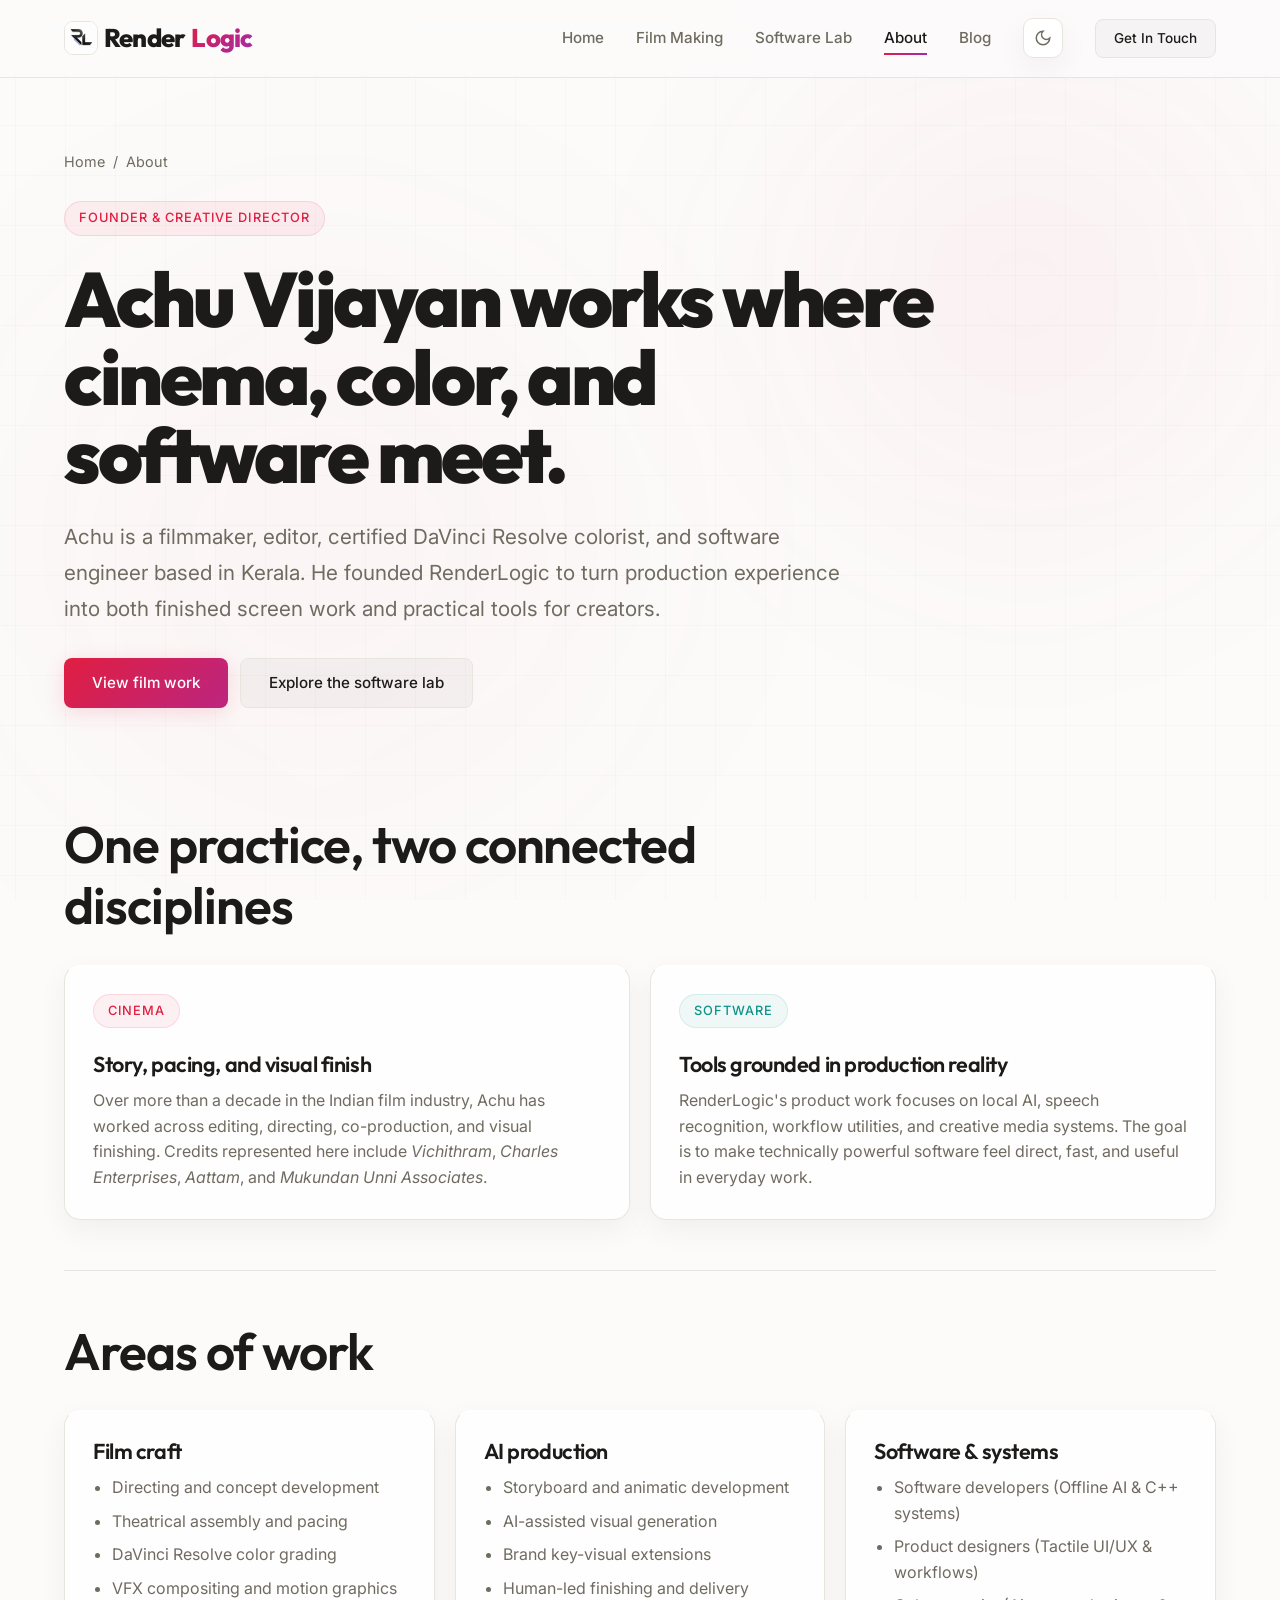
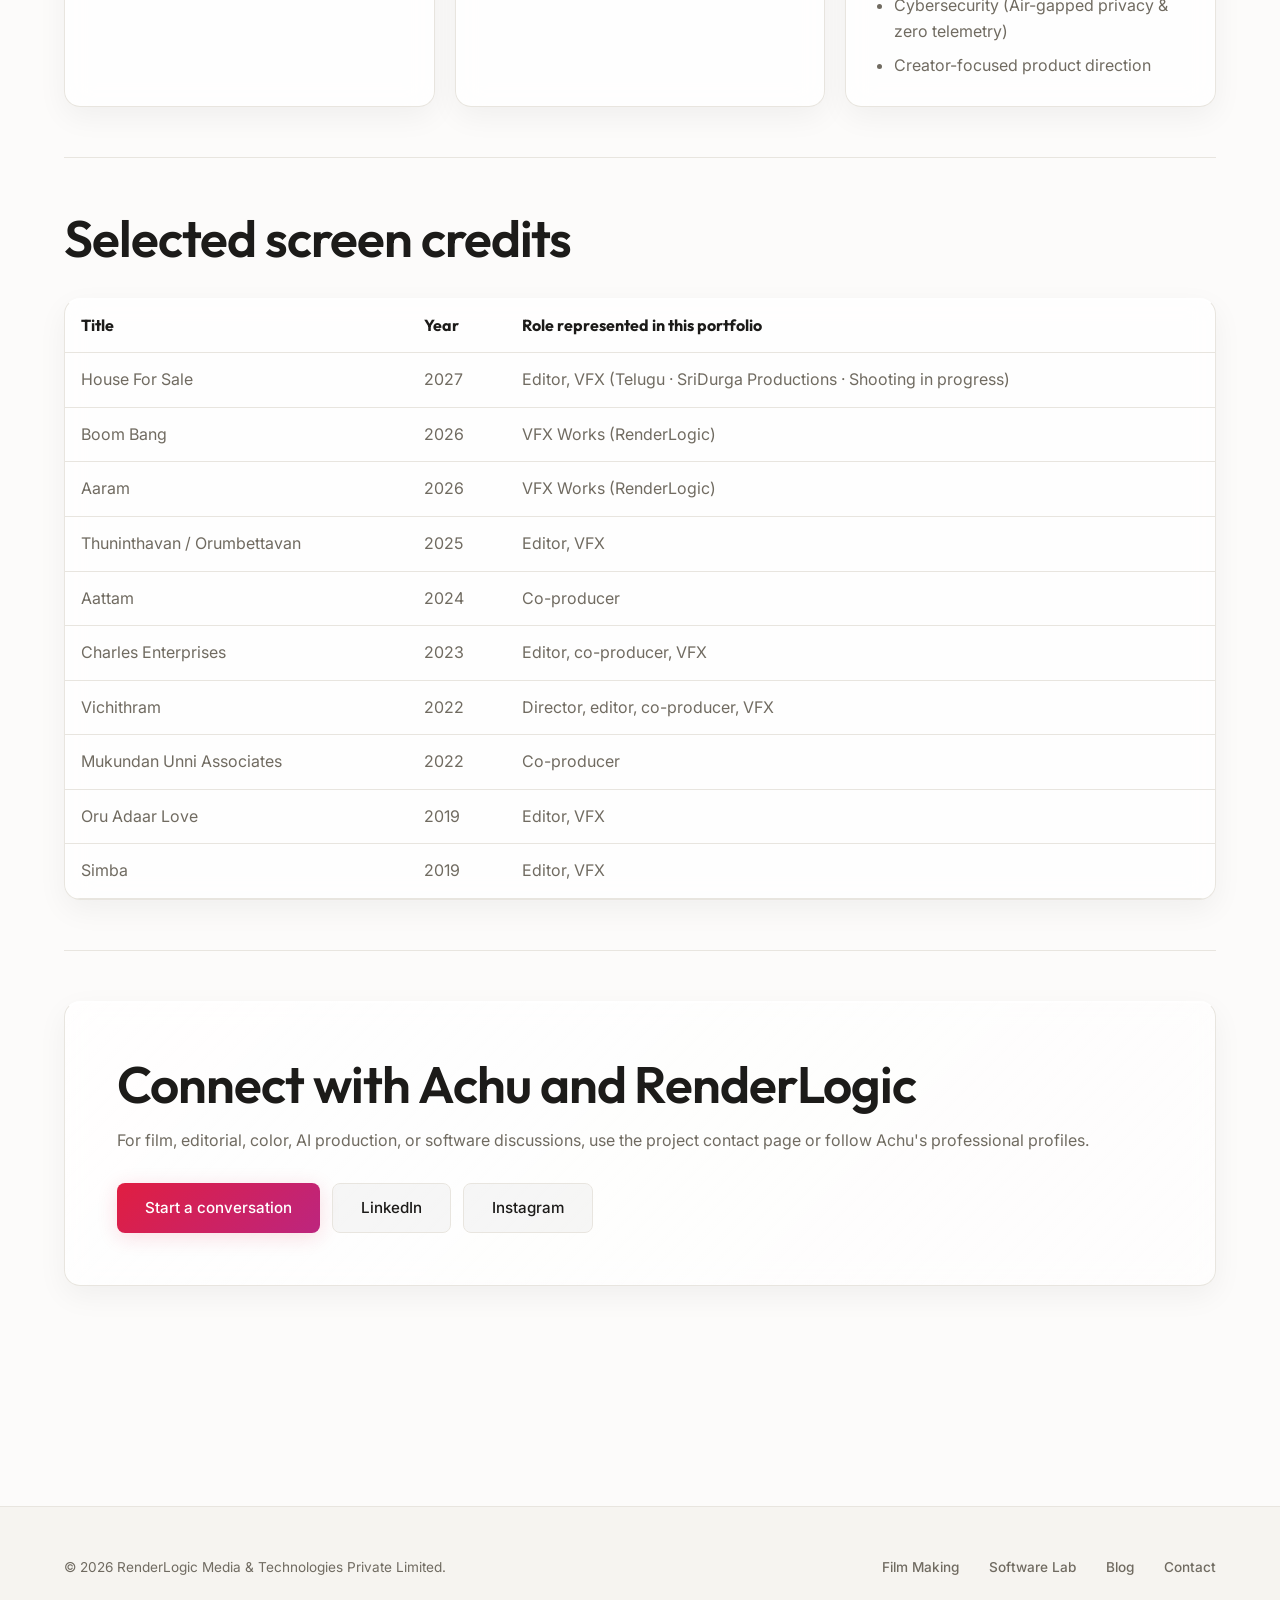
==== commit c6a6fd26: "Add Software Developers, Product Designers, and Cybersecurity sections to Leadership & Team" ====
--- a/about/index.html
+++ b/about/index.html
@@ -24,7 +24,7 @@
         <nav class="breadcrumbs" aria-label="Breadcrumb"><a href="/">Home</a><span aria-hidden="true">/</span><span aria-current="page">About</span></nav>
         <header class="seo-hero"><span class="badge">Founder &amp; Creative Director</span><h1>Achu Vijayan works where cinema, color, and software meet.</h1><p class="seo-lede">Achu is a filmmaker, editor, certified DaVinci Resolve colorist, and software engineer based in Kerala. He founded RenderLogic to turn production experience into both finished screen work and practical tools for creators.</p><div class="seo-actions"><a href="/film-making/" class="btn btn-primary">View film work</a><a href="/software-lab/" class="btn btn-secondary">Explore the software lab</a></div></header>
         <section class="seo-section" aria-labelledby="practice-heading"><h2 id="practice-heading">One practice, two connected disciplines</h2><div class="seo-grid two"><article class="seo-card glass-card"><span class="badge">Cinema</span><h3>Story, pacing, and visual finish</h3><p>Over more than a decade in the Indian film industry, Achu has worked across editing, directing, co-production, and visual finishing. Credits represented here include <em>Vichithram</em>, <em>Charles Enterprises</em>, <em>Aattam</em>, and <em>Mukundan Unni Associates</em>.</p></article><article class="seo-card glass-card"><span class="badge badge-accent">Software</span><h3>Tools grounded in production reality</h3><p>RenderLogic's product work focuses on local AI, speech recognition, workflow utilities, and creative media systems. The goal is to make technically powerful software feel direct, fast, and useful in everyday work.</p></article></div></section>
-        <section class="seo-section" aria-labelledby="skills-heading"><h2 id="skills-heading">Areas of work</h2><div class="seo-grid"><article class="seo-card glass-card"><h3>Film craft</h3><ul><li>Directing and concept development</li><li>Theatrical assembly and pacing</li><li>DaVinci Resolve color grading</li><li>VFX compositing and motion graphics</li></ul></article><article class="seo-card glass-card"><h3>AI production</h3><ul><li>Storyboard and animatic development</li><li>AI-assisted visual generation</li><li>Brand key-visual extensions</li><li>Human-led finishing and delivery</li></ul></article><article class="seo-card glass-card"><h3>Software systems</h3><ul><li>Offline inference workflows</li><li>Speech recognition interfaces</li><li>Desktop utility design</li><li>Creator-focused product direction</li></ul></article></div></section>
+        <section class="seo-section" aria-labelledby="skills-heading"><h2 id="skills-heading">Areas of work</h2><div class="seo-grid"><article class="seo-card glass-card"><h3>Film craft</h3><ul><li>Directing and concept development</li><li>Theatrical assembly and pacing</li><li>DaVinci Resolve color grading</li><li>VFX compositing and motion graphics</li></ul></article><article class="seo-card glass-card"><h3>AI production</h3><ul><li>Storyboard and animatic development</li><li>AI-assisted visual generation</li><li>Brand key-visual extensions</li><li>Human-led finishing and delivery</li></ul></article><article class="seo-card glass-card"><h3>Software &amp; systems</h3><ul><li>Software developers (Offline AI &amp; C++ systems)</li><li>Product designers (Tactile UI/UX &amp; workflows)</li><li>Cybersecurity (Air-gapped privacy &amp; zero telemetry)</li><li>Creator-focused product direction</li></ul></article></div></section>
         <section class="seo-section" aria-labelledby="selected-credits-heading"><h2 id="selected-credits-heading">Selected screen credits</h2><div class="seo-table-wrap glass-card"><table class="seo-table"><thead><tr><th>Title</th><th>Year</th><th>Role represented in this portfolio</th></tr></thead><tbody><tr><td>House For Sale</td><td>2027</td><td>Editor, VFX (Telugu · SriDurga Productions · Shooting in progress)</td></tr><tr><td>Boom Bang</td><td>2026</td><td>VFX Works (RenderLogic)</td></tr><tr><td>Aaram</td><td>2026</td><td>VFX Works (RenderLogic)</td></tr><tr><td>Thuninthavan / Orumbettavan</td><td>2025</td><td>Editor, VFX</td></tr><tr><td>Aattam</td><td>2024</td><td>Co-producer</td></tr><tr><td>Charles Enterprises</td><td>2023</td><td>Editor, co-producer, VFX</td></tr><tr><td>Vichithram</td><td>2022</td><td>Director, editor, co-producer, VFX</td></tr><tr><td>Mukundan Unni Associates</td><td>2022</td><td>Co-producer</td></tr><tr><td>Oru Adaar Love</td><td>2019</td><td>Editor, VFX</td></tr><tr><td>Simba</td><td>2019</td><td>Editor, VFX</td></tr></tbody></table></div></section>
         <section class="seo-section"><div class="seo-callout glass-card"><h2>Connect with Achu and RenderLogic</h2><p>For film, editorial, color, AI production, or software discussions, use the project contact page or follow Achu's professional profiles.</p><div class="seo-actions"><a href="/contact/" class="btn btn-primary" data-cta="about_contact">Start a conversation</a><a href="https://www.linkedin.com/in/achuvijayan/" target="_blank" rel="me noopener" class="btn btn-secondary">LinkedIn</a><a href="https://www.instagram.com/achuvijayan/" target="_blank" rel="me noopener" class="btn btn-secondary">Instagram</a></div></div></section>
     </div></main>
--- a/styles.css
+++ b/styles.css
@@ -1527,7 +1527,7 @@
 /* Team collaborators grid */
 .collaborators-grid {
     display: grid;
-    grid-template-columns: repeat(2, 1fr);
+    grid-template-columns: repeat(auto-fit, minmax(320px, 1fr));
     gap: 30px;
     margin-top: 50px;
 }
@@ -1567,6 +1567,8 @@
 .collab-avatar.icon-edit { color: var(--secondary); box-shadow: 0 0 15px rgba(224, 30, 65, 0.05); }
 .collab-avatar.icon-vfx { color: var(--accent); box-shadow: 0 0 15px rgba(16, 185, 129, 0.05); }
 .collab-avatar.icon-dev { color: #f59e0b; box-shadow: 0 0 15px rgba(245, 158, 11, 0.05); }
+.collab-avatar.icon-design { color: #8b5cf6; box-shadow: 0 0 15px rgba(139, 92, 246, 0.08); }
+.collab-avatar.icon-security { color: #06b6d4; box-shadow: 0 0 15px rgba(6, 182, 212, 0.08); }
 
 .collab-card:hover .collab-avatar {
     transform: scale(1.05);
